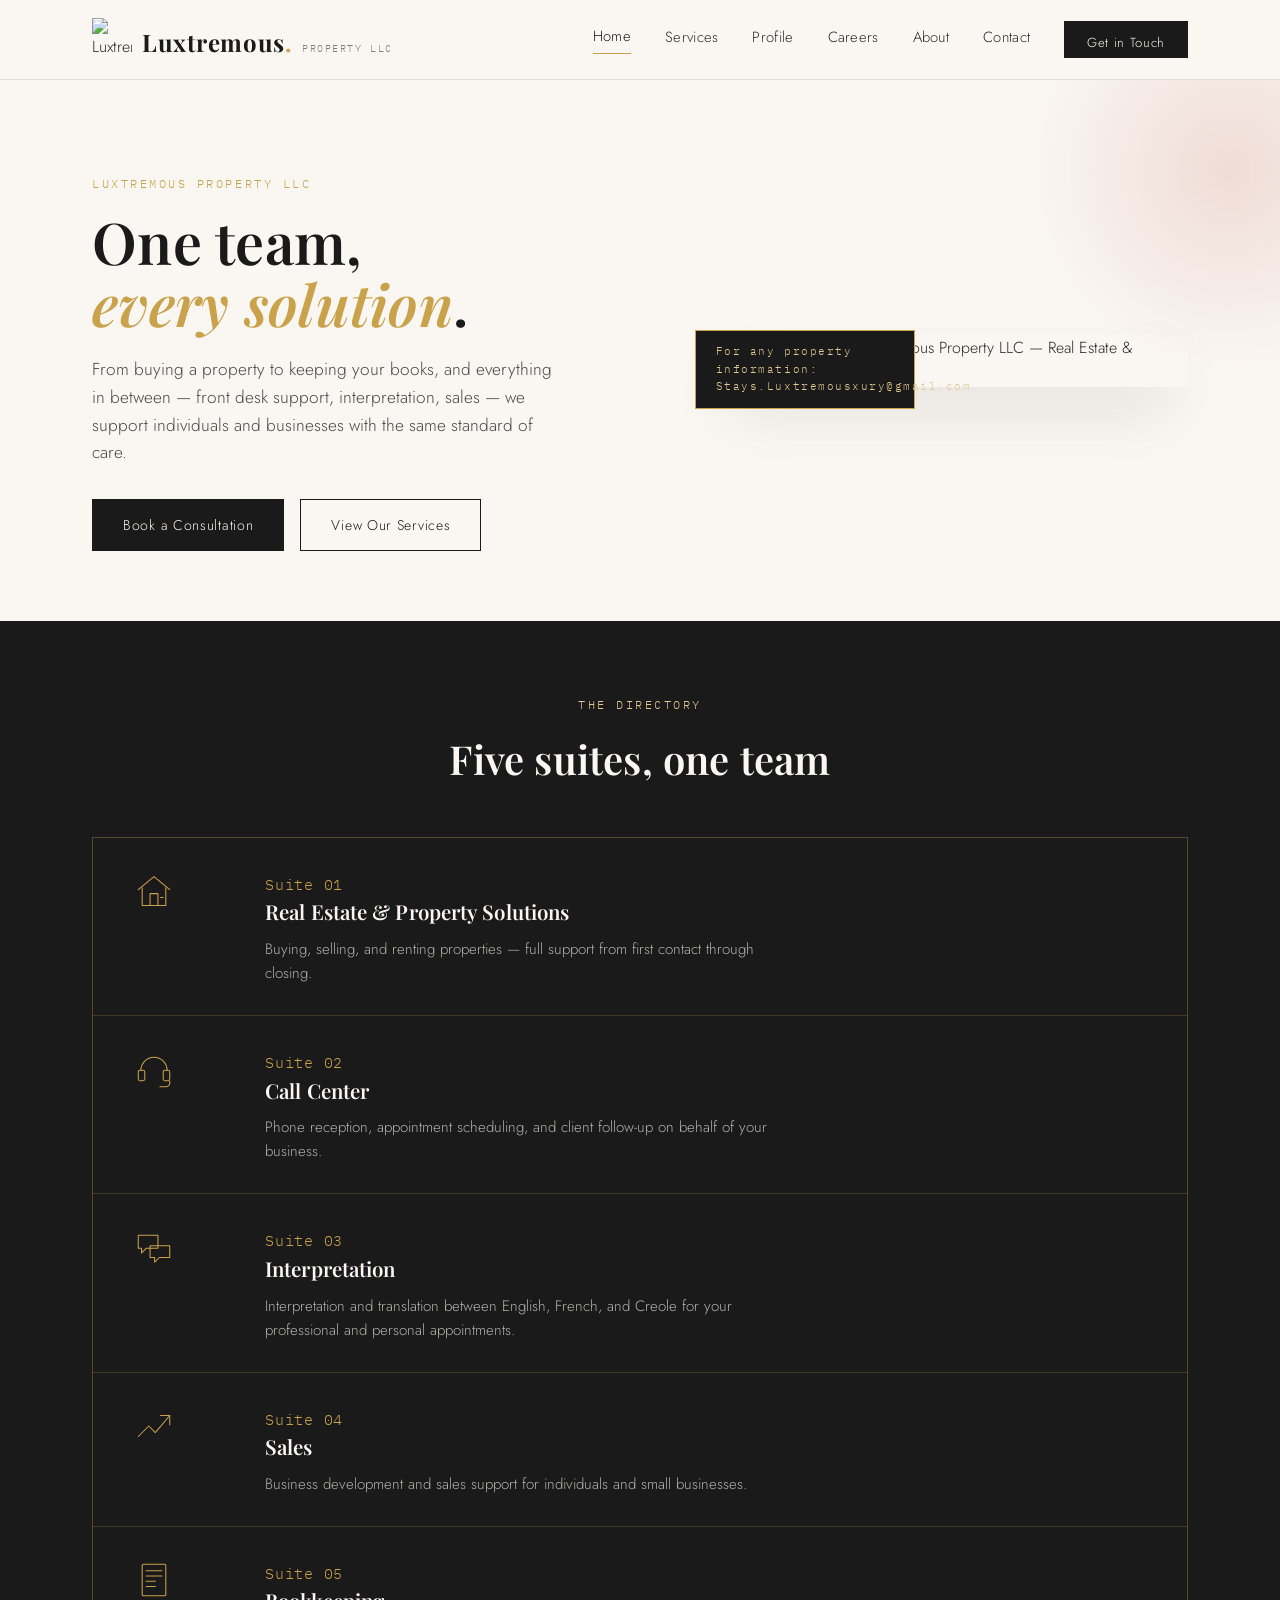
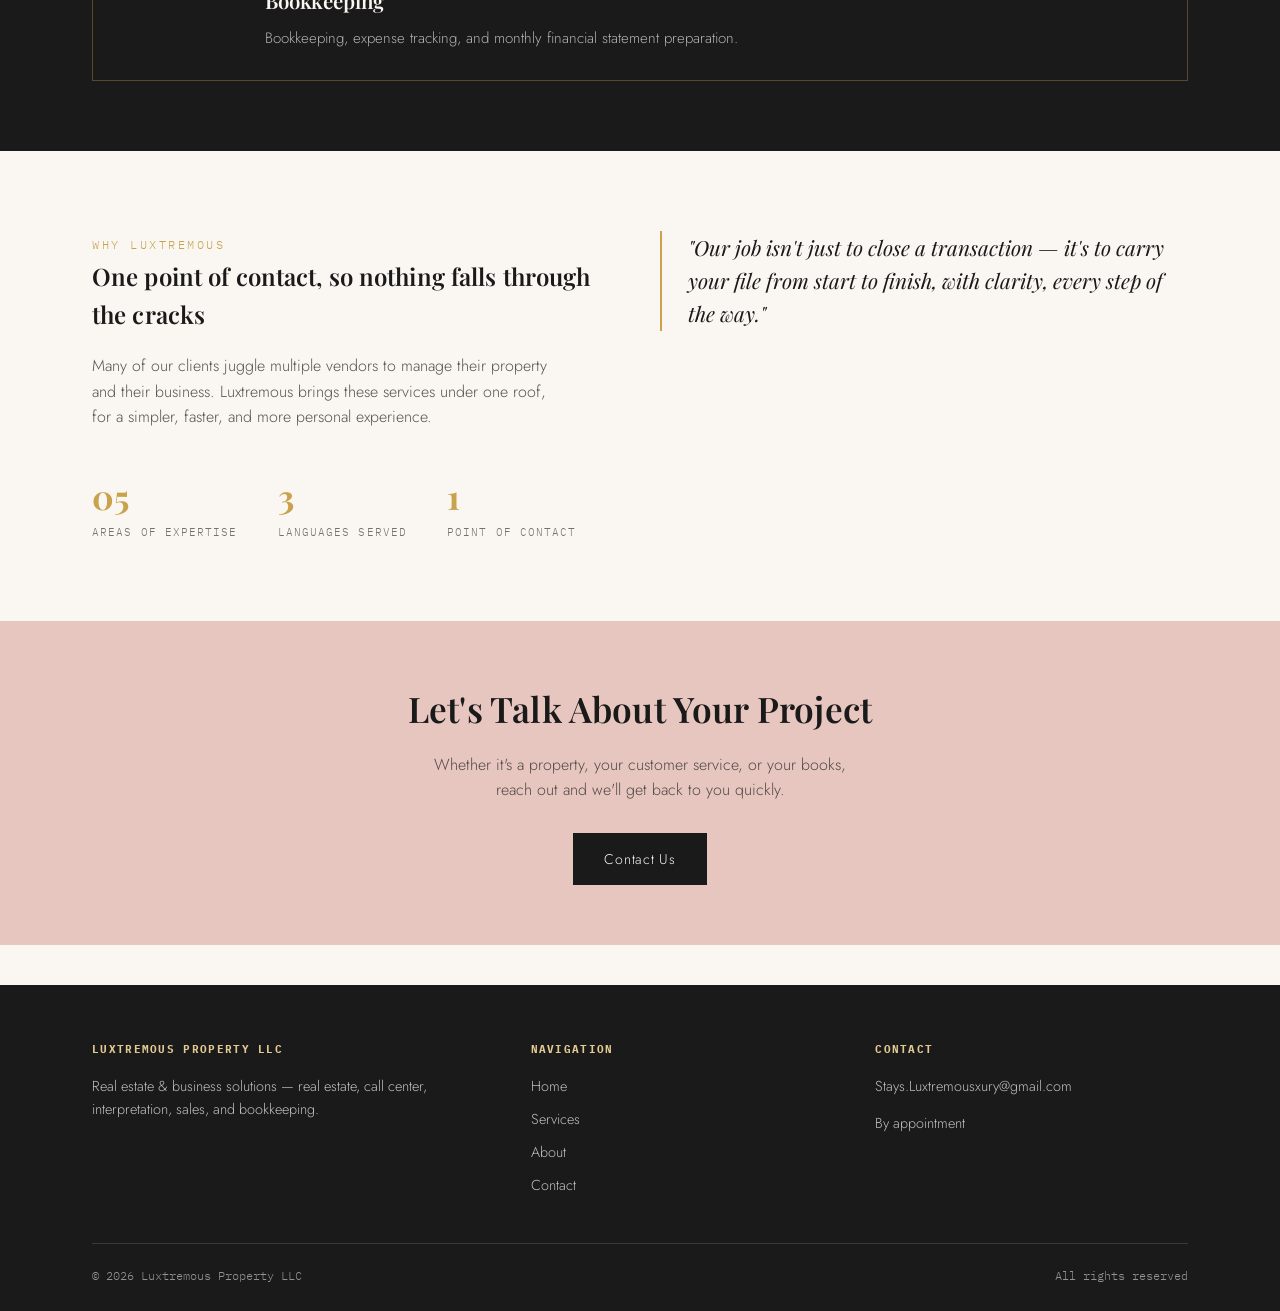
==== index.html @ 801220ca "Add files via upload" ====
<!DOCTYPE html>
<html lang="en">
<head>
<meta charset="UTF-8">
<meta name="viewport" content="width=device-width, initial-scale=1.0">
<title>Luxtremous Property LLC — Real Estate &amp; Business Solutions</title>
<meta name="description" content="Luxtremous Property LLC — real estate, call center, interpretation, sales, and bookkeeping, all under one roof.">
<link rel="stylesheet" href="style.css">
<link rel="icon" type="image/svg+xml" href="assets/logo.svg">
</head>
<body>

<header>
  <div class="nav">
    <a href="index.html" class="brand">
      <img src="assets/logo.svg" alt="Luxtremous Property LLC logo" class="brand-logo">
      <span class="brand-mark">Luxtremous<span>.</span></span>
      <span class="brand-sub">Property LLC</span>
    </a>
    <nav class="nav-links">
      <a href="index.html" class="active">Home</a>
      <a href="services.html">Services</a>
      <a href="profile.html">Profile</a>
      <a href="careers.html">Careers</a>
      <a href="about.html">About</a>
      <a href="contact.html">Contact</a>
      <a href="contact.html" class="nav-cta">Get in Touch</a>
    </nav>
    <button class="burger">MENU</button>
  </div>
  <div class="mobile-menu">
    <a href="index.html">Home</a>
    <a href="services.html">Services</a>
    <a href="profile.html">Profile</a>
    <a href="careers.html">Careers</a>
    <a href="about.html">About</a>
    <a href="contact.html">Contact</a>
  </div>
</header>

<section class="hero">
  <div class="wrap hero-inner">
    <div class="hero-copy reveal">
      <span class="eyebrow">Luxtremous Property LLC</span>
      <h1>One team,<br><em>every solution</em>.</h1>
      <p class="lead">From buying a property to keeping your books, and everything in between — front desk support, interpretation, sales — we support individuals and businesses with the same standard of care.</p>
      <div class="hero-actions">
        <a href="contact.html" class="btn btn-primary">Book a Consultation</a>
        <a href="services.html" class="btn btn-ghost">View Our Services</a>
      </div>
    </div>
    <div class="hero-photo reveal">
      <img src="assets/hero.jpg" alt="Daphyre Astremon, Luxtremous Property LLC — Real Estate &amp; Property Solutions">
      <div class="plate">For any property information:<br>Stays.Luxtremousxury@gmail.com</div>
    </div>
  </div>
</section>

<section class="directory">
  <div class="wrap">
    <div class="directory-head reveal">
      <span class="eyebrow">The Directory</span>
      <h2>Five suites, one team</h2>
    </div>
    <div class="board reveal">
      <div class="suite">
        <div class="suite-icon"><svg class="icon" viewBox="0 0 64 64"><path d="M8 30 L32 10 L56 30"/><path d="M14 27 V54 H50 V27"/><rect x="26" y="36" width="12" height="18"/><line x1="42" y1="42" x2="46" y2="42"/></svg></div>
        <div><div class="suite-no">Suite 01</div><h3>Real Estate &amp; Property Solutions</h3><p>Buying, selling, and renting properties — full support from first contact through closing.</p></div>
      </div>
      <div class="suite">
        <div class="suite-icon"><svg class="icon" viewBox="0 0 64 64"><path d="M12 34 a20 20 0 0 1 40 0"/><rect x="8" y="34" width="10" height="16" rx="3"/><rect x="46" y="34" width="10" height="16" rx="3"/><path d="M56 50 v3 a6 6 0 0 1 -6 6 h-9"/></svg></div>
        <div><div class="suite-no">Suite 02</div><h3>Call Center</h3><p>Phone reception, appointment scheduling, and client follow-up on behalf of your business.</p></div>
      </div>
      <div class="suite">
        <div class="suite-icon"><svg class="icon" viewBox="0 0 64 64"><path d="M8 14 h30 v20 h-18 l-7 7 v-7 h-5 z"/><path d="M26 30 h30 v18 h-16 l-7 7 v-7 h-7 z"/></svg></div>
        <div><div class="suite-no">Suite 03</div><h3>Interpretation</h3><p>Interpretation and translation between English, French, and Creole for your professional and personal appointments.</p></div>
      </div>
      <div class="suite">
        <div class="suite-icon"><svg class="icon" viewBox="0 0 64 64"><polyline points="8,48 24,32 34,42 56,16"/><polyline points="42,16 56,16 56,30"/></svg></div>
        <div><div class="suite-no">Suite 04</div><h3>Sales</h3><p>Business development and sales support for individuals and small businesses.</p></div>
      </div>
      <div class="suite">
        <div class="suite-icon"><svg class="icon" viewBox="0 0 64 64"><rect x="14" y="8" width="36" height="48" rx="2"/><line x1="20" y1="18" x2="44" y2="18"/><line x1="20" y1="26" x2="44" y2="26"/><line x1="20" y1="34" x2="34" y2="34"/><line x1="20" y1="42" x2="34" y2="42"/></svg></div>
        <div><div class="suite-no">Suite 05</div><h3>Bookkeeping</h3><p>Bookkeeping, expense tracking, and monthly financial statement preparation.</p></div>
      </div>
    </div>
  </div>
</section>

<section class="pad">
  <div class="wrap grid-2">
    <div class="reveal">
      <span class="eyebrow">Why Luxtremous</span>
      <h2 class="section-head" style="margin-bottom:20px;">One point of contact, so nothing falls through the cracks</h2>
      <p style="opacity:.8; max-width: 52ch;">Many of our clients juggle multiple vendors to manage their property and their business. Luxtremous brings these services under one roof, for a simpler, faster, and more personal experience.</p>
      <div class="stat-row">
        <div class="stat"><div class="n">05</div><div class="l">Areas of Expertise</div></div>
        <div class="stat"><div class="n">3</div><div class="l">Languages Served</div></div>
        <div class="stat"><div class="n">1</div><div class="l">Point of Contact</div></div>
      </div>
    </div>
    <blockquote class="quote-block reveal">
      "Our job isn't just to close a transaction — it's to carry your file from start to finish, with clarity, every step of the way."
    </blockquote>
  </div>
</section>

<section class="cta-band reveal">
  <div class="wrap">
    <h2>Let's Talk About Your Project</h2>
    <p>Whether it's a property, your customer service, or your books, reach out and we'll get back to you quickly.</p>
    <a href="contact.html" class="btn btn-primary">Contact Us</a>
  </div>
</section>

<footer>
  <div class="wrap">
    <div class="foot-grid">
      <div>
        <h4>Luxtremous Property LLC</h4>
        <p>Real estate &amp; business solutions — real estate, call center, interpretation, sales, and bookkeeping.</p>
      </div>
      <div>
        <h4>Navigation</h4>
        <a href="index.html">Home</a>
        <a href="services.html">Services</a>
        <a href="about.html">About</a>
        <a href="contact.html">Contact</a>
      </div>
      <div>
        <h4>Contact</h4>
        <a href="mailto:Stays.Luxtremousxury@gmail.com">Stays.Luxtremousxury@gmail.com</a>
        <p>By appointment</p>
      </div>
    </div>
    <div class="foot-bottom">
      <span>© 2026 Luxtremous Property LLC</span>
      <span>All rights reserved</span>
    </div>
  </div>
</footer>

<script src="script.js"></script>
</body>
</html>
---- style.css ----
/* ============================================================
   LUXTREMOUS PROPERTY LLC — Design tokens
   Noir profond / Or champagne / Ivoire / Rose poudré
   ============================================================ */

@import url('https://fonts.googleapis.com/css2?family=Playfair+Display:ital,wght@0,500;0,600;0,700;1,500;1,600&family=Jost:wght@300;400;500;600&family=IBM+Plex+Mono:wght@400;500&display=swap');

:root {
  --ink: #1a1a1a;
  --ink-soft: #262523;
  --gold: #c9a24b;
  --gold-light: #e2c992;
  --ivory: #faf7f2;
  --ivory-dim: #f1ebe1;
  --blush: #e7c6c0;
  --blush-deep: #d9a89f;
  --charcoal: #2b2b2a;
  --line: rgba(26, 26, 26, 0.12);

  --serif: 'Playfair Display', Georgia, serif;
  --sans: 'Jost', 'Helvetica Neue', Arial, sans-serif;
  --mono: 'IBM Plex Mono', monospace;

  --max: 1160px;
}

* { box-sizing: border-box; }
html { scroll-behavior: smooth; }

body {
  margin: 0;
  background: var(--ivory);
  color: var(--charcoal);
  font-family: var(--sans);
  font-weight: 300;
  line-height: 1.6;
  -webkit-font-smoothing: antialiased;
}

img { max-width: 100%; display: block; }
a { color: inherit; text-decoration: none; }

.wrap {
  max-width: var(--max);
  margin: 0 auto;
  padding: 0 32px;
}

h1, h2, h3 {
  font-family: var(--serif);
  font-weight: 600;
  color: var(--ink);
  margin: 0;
  letter-spacing: 0.005em;
}

.eyebrow {
  font-family: var(--mono);
  font-size: 0.72rem;
  letter-spacing: 0.22em;
  text-transform: uppercase;
  color: var(--gold);
}

/* ---------- Header ---------- */
header {
  position: sticky;
  top: 0;
  z-index: 50;
  background: rgba(250, 247, 242, 0.92);
  backdrop-filter: blur(8px);
  border-bottom: 1px solid var(--line);
}

.nav {
  display: flex;
  align-items: center;
  justify-content: space-between;
  padding: 18px 32px;
  max-width: var(--max);
  margin: 0 auto;
}

.brand {
  display: flex;
  align-items: baseline;
  gap: 10px;
}

.brand-logo {
  width: 40px;
  height: 40px;
  flex-shrink: 0;
}

.brand-mark {
  font-family: var(--serif);
  font-weight: 700;
  font-size: 1.5rem;
  letter-spacing: 0.03em;
  color: var(--ink);
}

.brand-mark span { color: var(--gold); }

/* ---------- Icons ---------- */
.icon {
  width: 42px;
  height: 42px;
  stroke: var(--gold);
  fill: none;
  stroke-width: 1.6;
  stroke-linecap: round;
  stroke-linejoin: round;
  flex-shrink: 0;
}

.icon-light { stroke: var(--gold-light); }

.icon-lg { width: 56px; height: 56px; }

/* ---------- Full-width service sections ---------- */
.svc-section {
  padding: 64px 0;
  border-bottom: 1px solid var(--line);
}

.svc-section.alt { background: var(--ivory-dim); }

.svc-row {
  display: grid;
  gap: 26px;
  align-items: start;
}

@media (min-width: 760px) {
  .svc-row {
    grid-template-columns: 90px 1fr;
    gap: 36px;
  }
}

.svc-icon-box {
  width: 90px;
  height: 90px;
  border: 1px solid var(--gold);
  display: flex;
  align-items: center;
  justify-content: center;
  background: var(--ink);
}

.svc-text .num {
  font-family: var(--mono);
  color: var(--gold);
  font-size: 0.78rem;
  letter-spacing: 0.12em;
  display: block;
  margin-bottom: 8px;
}

.svc-text h3 {
  font-size: 1.4rem;
  margin-bottom: 10px;
}

.svc-text p {
  font-size: 0.96rem;
  opacity: 0.78;
  max-width: 62ch;
  margin: 0;
}

.brand-sub {
  font-family: var(--mono);
  font-size: 0.62rem;
  letter-spacing: 0.16em;
  text-transform: uppercase;
  color: var(--charcoal);
  opacity: 0.6;
  display: none;
}

@media (min-width: 720px) {
  .brand-sub { display: inline; }
}

.nav-links {
  display: none;
  gap: 34px;
  font-size: 0.92rem;
  letter-spacing: 0.02em;
}

.nav-links a {
  position: relative;
  padding-bottom: 4px;
  transition: color 0.2s;
}

.nav-links a:hover { color: var(--gold); }

.nav-links a.active {
  color: var(--ink);
  border-bottom: 1px solid var(--gold);
}

@media (min-width: 860px) {
  .nav-links { display: flex; align-items: center; }
}

.nav-cta {
  display: none;
}

@media (min-width: 860px) {
  .nav-cta {
    display: inline-block;
    background: var(--ink);
    color: var(--ivory) !important;
    padding: 10px 22px;
    font-size: 0.82rem;
    letter-spacing: 0.05em;
    border: 1px solid var(--ink);
    transition: background 0.2s, color 0.2s;
  }
  .nav-cta:hover { background: transparent; color: var(--ink) !important; }
}

.burger {
  background: none;
  border: none;
  font-family: var(--mono);
  font-size: 0.8rem;
  letter-spacing: 0.1em;
  color: var(--ink);
  cursor: pointer;
  border: 1px solid var(--line);
  padding: 8px 14px;
}

@media (min-width: 860px) {
  .burger { display: none; }
}

.mobile-menu {
  display: none;
  flex-direction: column;
  border-top: 1px solid var(--line);
  background: var(--ivory);
}

.mobile-menu.open { display: flex; }

.mobile-menu a {
  padding: 16px 32px;
  border-bottom: 1px solid var(--line);
  font-size: 1rem;
}

@media (min-width: 860px) {
  .mobile-menu { display: none !important; }
}

/* ---------- Hero ---------- */
.hero {
  position: relative;
  padding: 90px 0 70px;
  overflow: hidden;
}

.hero::before {
  content: "";
  position: absolute;
  top: -120px;
  right: -160px;
  width: 420px;
  height: 420px;
  border-radius: 50%;
  background: radial-gradient(circle, var(--blush) 0%, transparent 70%);
  opacity: 0.55;
  z-index: 0;
}

.hero-inner {
  position: relative;
  z-index: 1;
  display: grid;
  gap: 40px;
}

@media (min-width: 900px) {
  .hero-inner { grid-template-columns: 1.1fr 0.9fr; align-items: center; }
}

.hero h1 {
  font-size: clamp(2.3rem, 5vw, 3.6rem);
  line-height: 1.08;
  margin: 14px 0 22px;
}

.hero h1 em {
  font-style: italic;
  color: var(--gold);
}

.hero p.lead {
  font-size: 1.08rem;
  max-width: 46ch;
  color: var(--charcoal);
  opacity: 0.85;
}

.hero-actions {
  margin-top: 32px;
  display: flex;
  flex-wrap: wrap;
  gap: 16px;
}

.btn {
  display: inline-block;
  padding: 14px 30px;
  font-size: 0.88rem;
  letter-spacing: 0.05em;
  border: 1px solid var(--ink);
  transition: all 0.2s;
}

.btn-primary {
  background: var(--ink);
  color: var(--ivory);
}
.btn-primary:hover { background: transparent; color: var(--ink); }

.btn-ghost {
  background: transparent;
  color: var(--ink);
}
.btn-ghost:hover { background: var(--ink); color: var(--ivory); }

.hero-photo {
  position: relative;
}

.hero-photo img {
  width: 100%;
  border-radius: 2px;
  box-shadow: 0 30px 60px -20px rgba(26,26,26,0.35);
}

.hero-photo .plate {
  position: absolute;
  left: -18px;
  bottom: -22px;
  background: var(--ink);
  color: var(--gold-light);
  font-family: var(--mono);
  font-size: 0.68rem;
  letter-spacing: 0.14em;
  padding: 12px 20px;
  max-width: 220px;
  border: 1px solid var(--gold);
}

@media (max-width: 899px) {
  .hero-photo .plate { position: static; margin-top: 16px; max-width: none; }
}

/* ---------- Directory board (signature element) ---------- */
.directory {
  background: var(--ink);
  padding: 70px 0;
}

.directory-head {
  text-align: center;
  margin-bottom: 46px;
}

.directory-head .eyebrow { color: var(--gold-light); }

.directory-head h2 {
  color: var(--ivory);
  font-size: clamp(1.8rem, 3.4vw, 2.5rem);
  margin-top: 10px;
}

.board {
  border: 1px solid rgba(201,162,75,0.35);
}

.suite {
  display: grid;
  grid-template-columns: 90px 1fr;
  border-bottom: 1px solid rgba(201,162,75,0.22);
  padding: 26px 28px;
  gap: 22px;
  transition: background 0.2s;
}

.suite-icon {
  display: flex;
  align-items: flex-start;
  padding-top: 2px;
}

.suite:last-child { border-bottom: none; }
.suite:hover { background: rgba(201,162,75,0.06); }

.suite-no {
  font-family: var(--mono);
  color: var(--gold);
  font-size: 0.95rem;
  letter-spacing: 0.05em;
  padding-top: 4px;
}

.suite h3 {
  color: var(--ivory);
  font-size: 1.28rem;
  font-weight: 600;
}

.suite p {
  color: var(--ivory);
  opacity: 0.68;
  margin: 8px 0 0;
  font-size: 0.94rem;
  max-width: 60ch;
}

@media (min-width: 720px) {
  .suite { grid-template-columns: 110px 1fr; padding: 30px 40px; }
}

/* ---------- Sections ---------- */
section.pad { padding: 80px 0; }

.section-head {
  max-width: 640px;
  margin-bottom: 46px;
}

.section-head h2 {
  font-size: clamp(1.7rem, 3vw, 2.3rem);
  margin-top: 10px;
}

.grid-3 {
  display: grid;
  gap: 28px;
}

@media (min-width: 720px) {
  .grid-3 { grid-template-columns: repeat(3, 1fr); }
}

.grid-2 {
  display: grid;
  gap: 40px;
}

@media (min-width: 800px) {
  .grid-2 { grid-template-columns: 1fr 1fr; align-items: start; }
}

.card {
  background: var(--ivory-dim);
  border: 1px solid var(--line);
  padding: 32px 26px;
}

.card .num {
  font-family: var(--mono);
  color: var(--gold);
  font-size: 0.8rem;
  letter-spacing: 0.1em;
}

.card h3 {
  font-size: 1.2rem;
  margin: 14px 0 10px;
}

.card p {
  font-size: 0.92rem;
  opacity: 0.78;
  margin: 0;
}

.quote-block {
  border-left: 2px solid var(--gold);
  padding-left: 26px;
  margin: 0;
  font-family: var(--serif);
  font-style: italic;
  font-size: 1.3rem;
  color: var(--ink);
}

.stat-row {
  display: flex;
  flex-wrap: wrap;
  gap: 40px;
  margin-top: 40px;
}

.stat .n {
  font-family: var(--serif);
  font-size: 2.1rem;
  color: var(--gold);
  font-weight: 700;
}

.stat .l {
  font-family: var(--mono);
  font-size: 0.68rem;
  letter-spacing: 0.1em;
  text-transform: uppercase;
  opacity: 0.65;
}

/* ---------- CTA band ---------- */
.cta-band {
  background: var(--blush);
  padding: 60px 0;
  text-align: center;
}

.cta-band h2 {
  font-size: clamp(1.6rem, 3vw, 2.2rem);
}

.cta-band p {
  max-width: 50ch;
  margin: 14px auto 30px;
  opacity: 0.8;
}

/* ---------- Forms ---------- */
.form-panel {
  background: var(--ivory-dim);
  border: 1px solid var(--line);
  padding: 36px;
}

.field { margin-bottom: 22px; }

.field label {
  display: block;
  font-family: var(--mono);
  font-size: 0.68rem;
  letter-spacing: 0.1em;
  text-transform: uppercase;
  margin-bottom: 8px;
  opacity: 0.7;
}

.field input,
.field select,
.field textarea {
  width: 100%;
  padding: 12px 14px;
  border: 1px solid var(--line);
  background: var(--ivory);
  font-family: var(--sans);
  font-size: 0.95rem;
  color: var(--charcoal);
}

.field textarea { resize: vertical; min-height: 110px; }

.field input:focus,
.field select:focus,
.field textarea:focus {
  outline: 2px solid var(--gold);
  outline-offset: 1px;
}

/* ---------- Contact info list ---------- */
.info-list { list-style: none; padding: 0; margin: 0; }

.info-list li {
  display: flex;
  gap: 16px;
  padding: 18px 0;
  border-bottom: 1px solid var(--line);
}

.info-list .tag {
  font-family: var(--mono);
  font-size: 0.68rem;
  letter-spacing: 0.1em;
  text-transform: uppercase;
  color: var(--gold);
  min-width: 90px;
}

/* ---------- Footer ---------- */
footer {
  background: var(--ink);
  color: var(--ivory);
  padding: 56px 0 26px;
  margin-top: 40px;
}

.foot-grid {
  display: grid;
  gap: 32px;
  padding-bottom: 36px;
  border-bottom: 1px solid rgba(250,247,242,0.14);
}

@media (min-width: 720px) {
  .foot-grid { grid-template-columns: 1.3fr 1fr 1fr; }
}

.foot-grid h4 {
  font-family: var(--mono);
  font-size: 0.68rem;
  letter-spacing: 0.12em;
  text-transform: uppercase;
  color: var(--gold-light);
  margin: 0 0 16px;
}

.foot-grid a, .foot-grid p {
  display: block;
  font-size: 0.9rem;
  opacity: 0.75;
  margin-bottom: 10px;
}

.foot-bottom {
  padding-top: 22px;
  display: flex;
  flex-wrap: wrap;
  justify-content: space-between;
  gap: 10px;
  font-size: 0.76rem;
  opacity: 0.55;
  font-family: var(--mono);
}

/* ---------- Reveal animation ---------- */
.reveal {
  opacity: 0;
  transform: translateY(16px);
  transition: opacity 0.6s ease, transform 0.6s ease;
}
.reveal.in { opacity: 1; transform: translateY(0); }

.suite.reveal-child,
.card.reveal-child { transition-delay: calc(var(--i, 0) * 90ms); }

@keyframes fadeSlideUp {
  from { opacity: 0; transform: translateY(24px); }
  to { opacity: 1; transform: translateY(0); }
}

.hero-copy { animation: fadeSlideUp 0.8s ease both; }
.hero-photo { animation: fadeSlideUp 0.9s ease 0.15s both; }

.hero-photo img { transition: transform 0.6s ease; }
.hero-photo:hover img { transform: scale(1.02); }

.card, .suite, .svc-icon-box, .team-photo img, .profile-photo img {
  transition: transform 0.35s ease, box-shadow 0.35s ease;
}

.card:hover { transform: translateY(-4px); box-shadow: 0 18px 34px -18px rgba(26,26,26,0.25); }

.nav-links a::after {
  content: "";
  position: absolute;
  left: 0; right: 100%;
  bottom: -4px;
  height: 1px;
  background: var(--gold);
  transition: right 0.25s ease;
}
.nav-links a { position: relative; }
.nav-links a:hover::after { right: 0; }

.btn { transition: all 0.2s, transform 0.2s; }
.btn:hover { transform: translateY(-2px); }

@media (prefers-reduced-motion: reduce) {
  .reveal { opacity: 1; transform: none; transition: none; }
  .hero-copy, .hero-photo { animation: none; }
  html { scroll-behavior: auto; }
}

/* ---------- Page hero (interior pages) ---------- */
.page-hero {
  padding: 64px 0 48px;
  border-bottom: 1px solid var(--line);
}

.page-hero .eyebrow { display: block; margin-bottom: 12px; }

.page-hero h1 {
  font-size: clamp(2rem, 4vw, 2.9rem);
}

.page-hero p {
  max-width: 60ch;
  margin-top: 16px;
  opacity: 0.8;
}
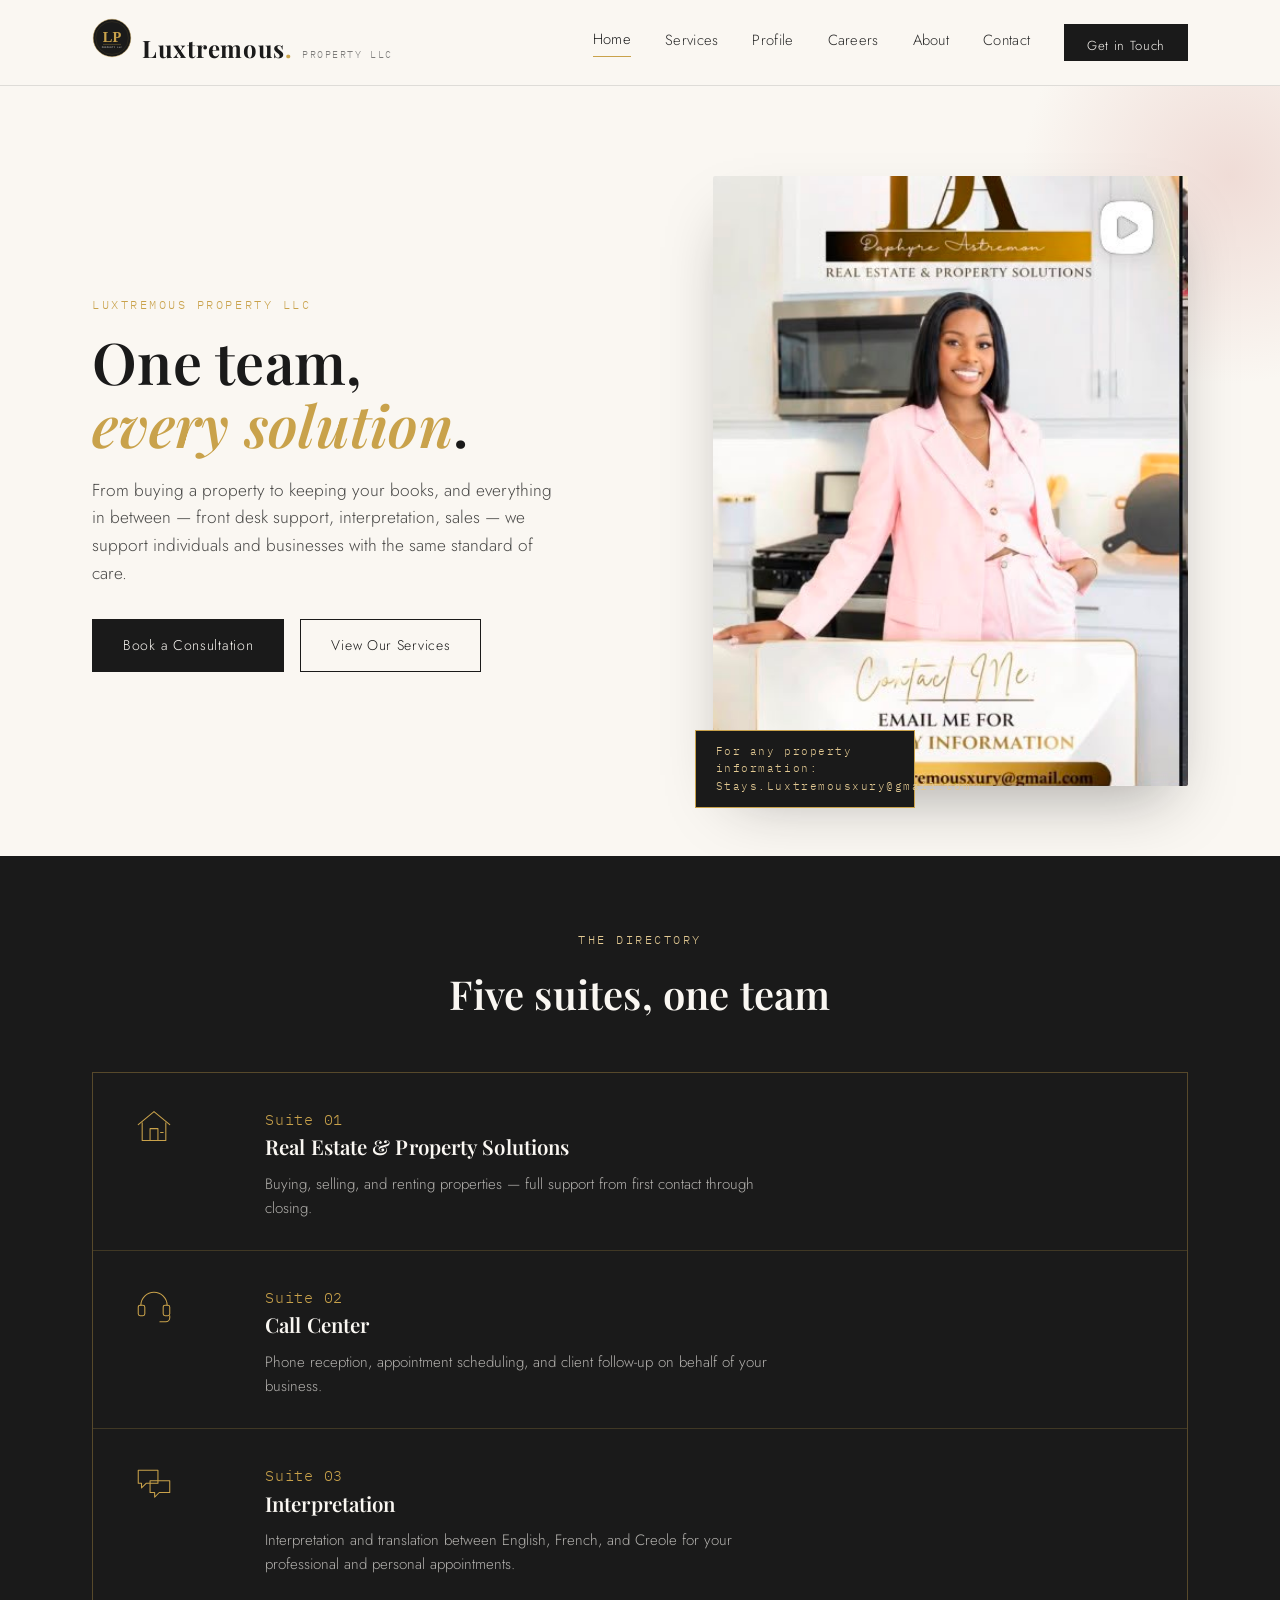
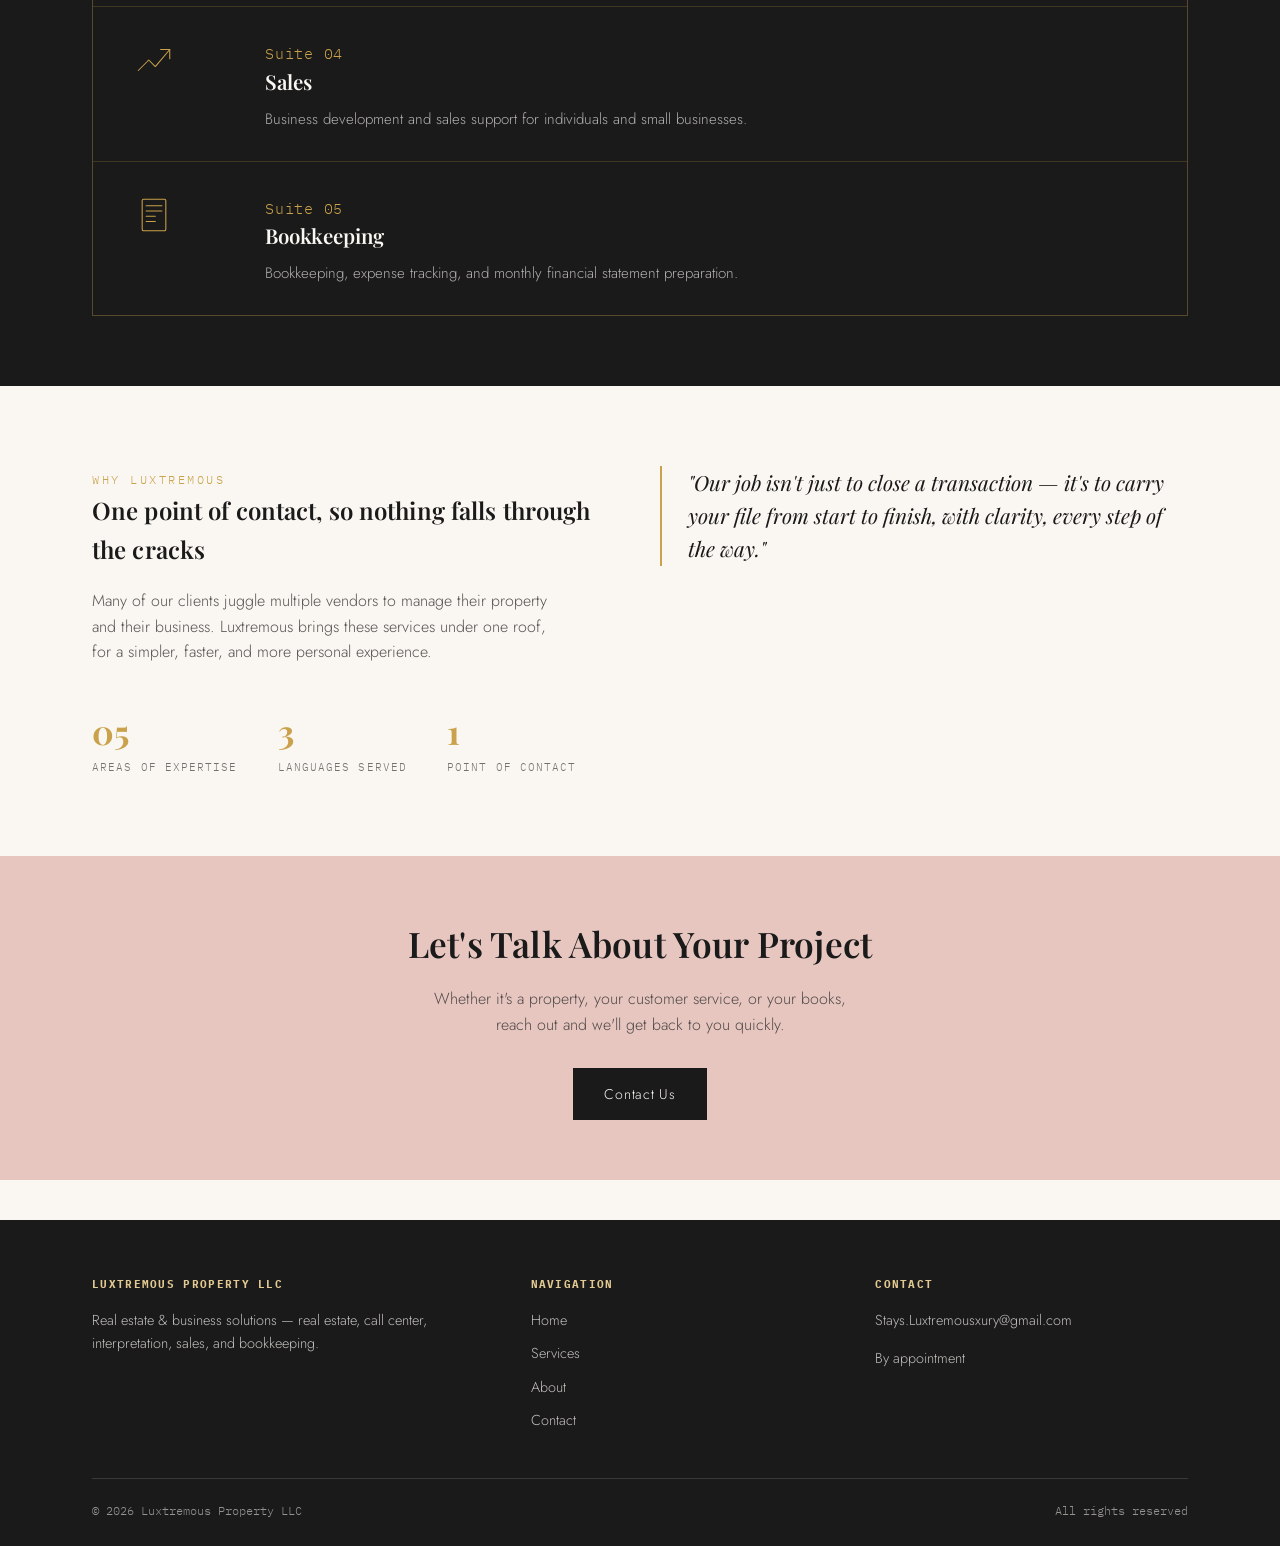
==== commit 377796ad: "Add files via upload" ====
--- a/index.html
+++ b/index.html
@@ -6,14 +6,14 @@
 <title>Luxtremous Property LLC — Real Estate &amp; Business Solutions</title>
 <meta name="description" content="Luxtremous Property LLC — real estate, call center, interpretation, sales, and bookkeeping, all under one roof.">
 <link rel="stylesheet" href="style.css">
-<link rel="icon" type="image/svg+xml" href="assets/logo.svg">
+<link rel="icon" type="image/svg+xml" href="logo.svg">
 </head>
 <body>
 
 <header>
   <div class="nav">
     <a href="index.html" class="brand">
-      <img src="assets/logo.svg" alt="Luxtremous Property LLC logo" class="brand-logo">
+      <img src="logo.svg" alt="Luxtremous Property LLC logo" class="brand-logo">
       <span class="brand-mark">Luxtremous<span>.</span></span>
       <span class="brand-sub">Property LLC</span>
     </a>
@@ -50,7 +50,7 @@
       </div>
     </div>
     <div class="hero-photo reveal">
-      <img src="assets/hero.jpg" alt="Daphyre Astremon, Luxtremous Property LLC — Real Estate &amp; Property Solutions">
+      <img src="hero.jpg" alt="Daphyre Astremon, Luxtremous Property LLC — Real Estate &amp; Property Solutions">
       <div class="plate">For any property information:<br>Stays.Luxtremousxury@gmail.com</div>
     </div>
   </div>
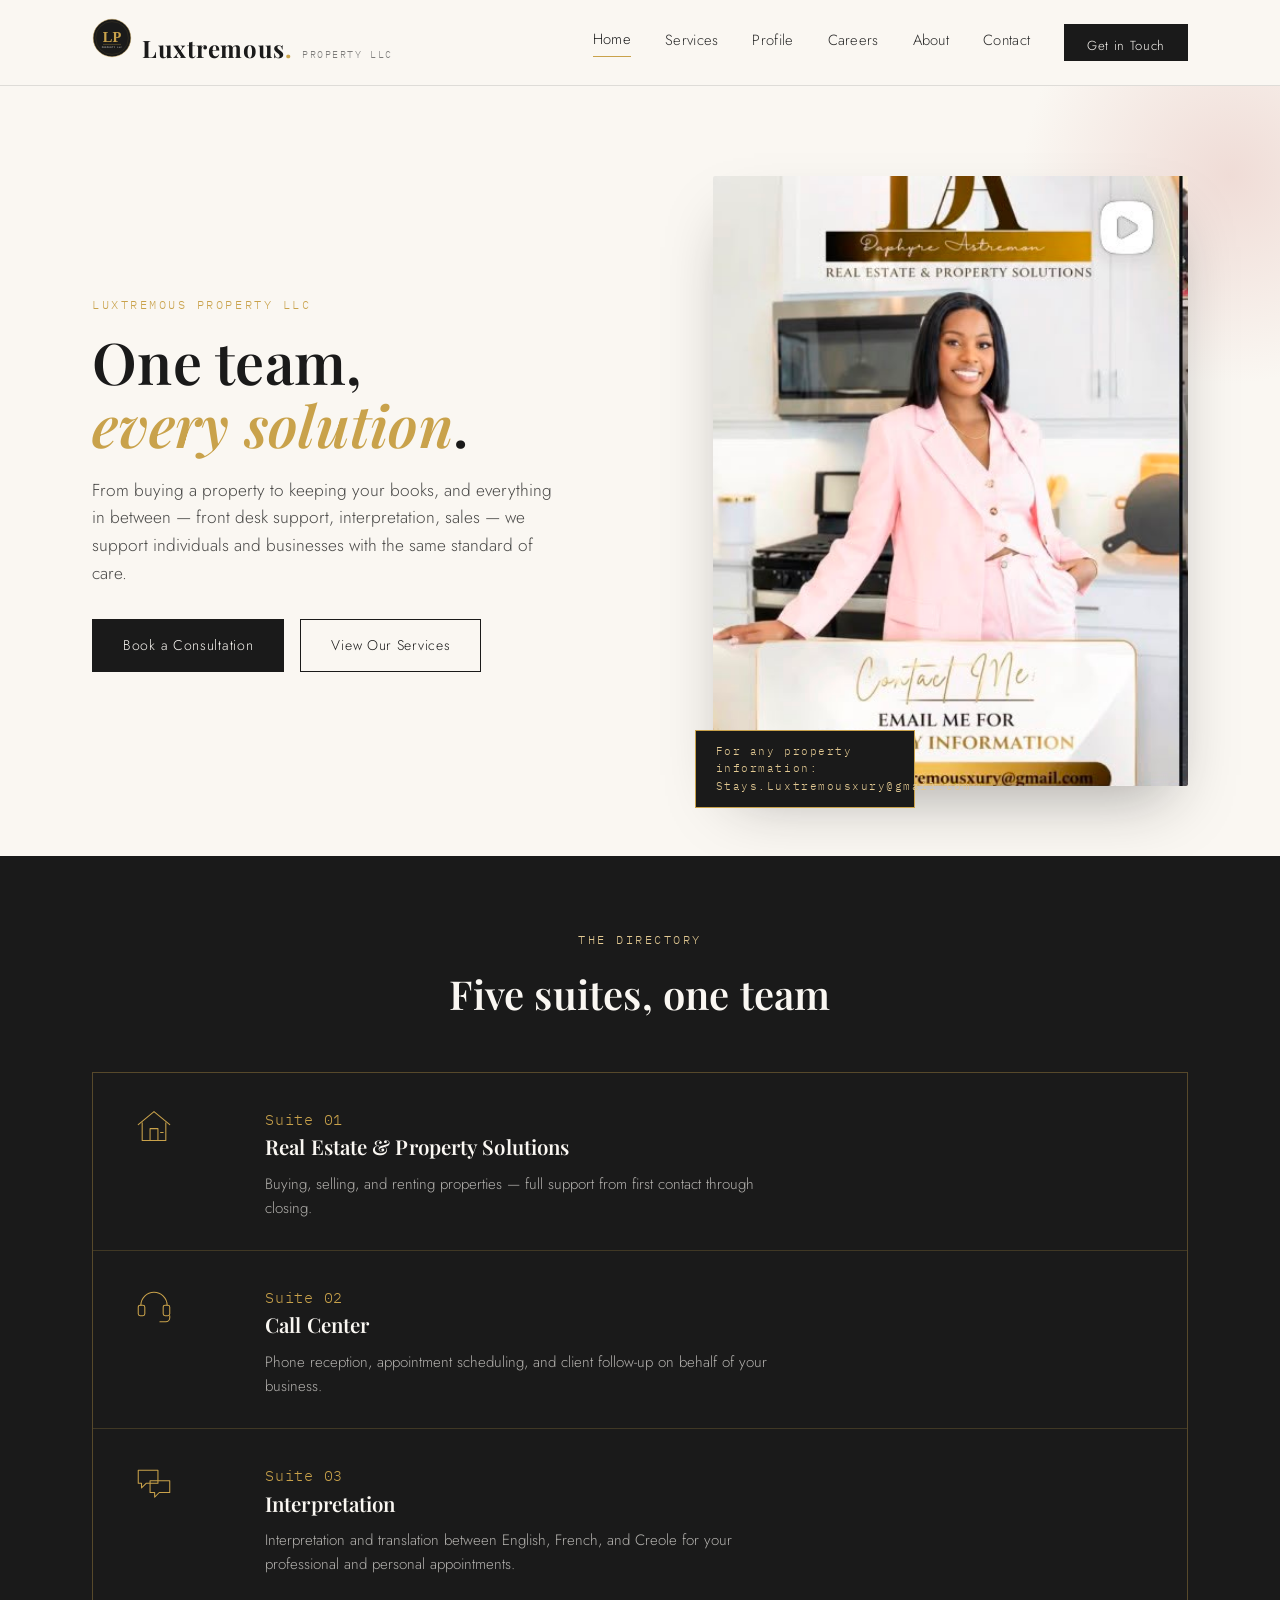
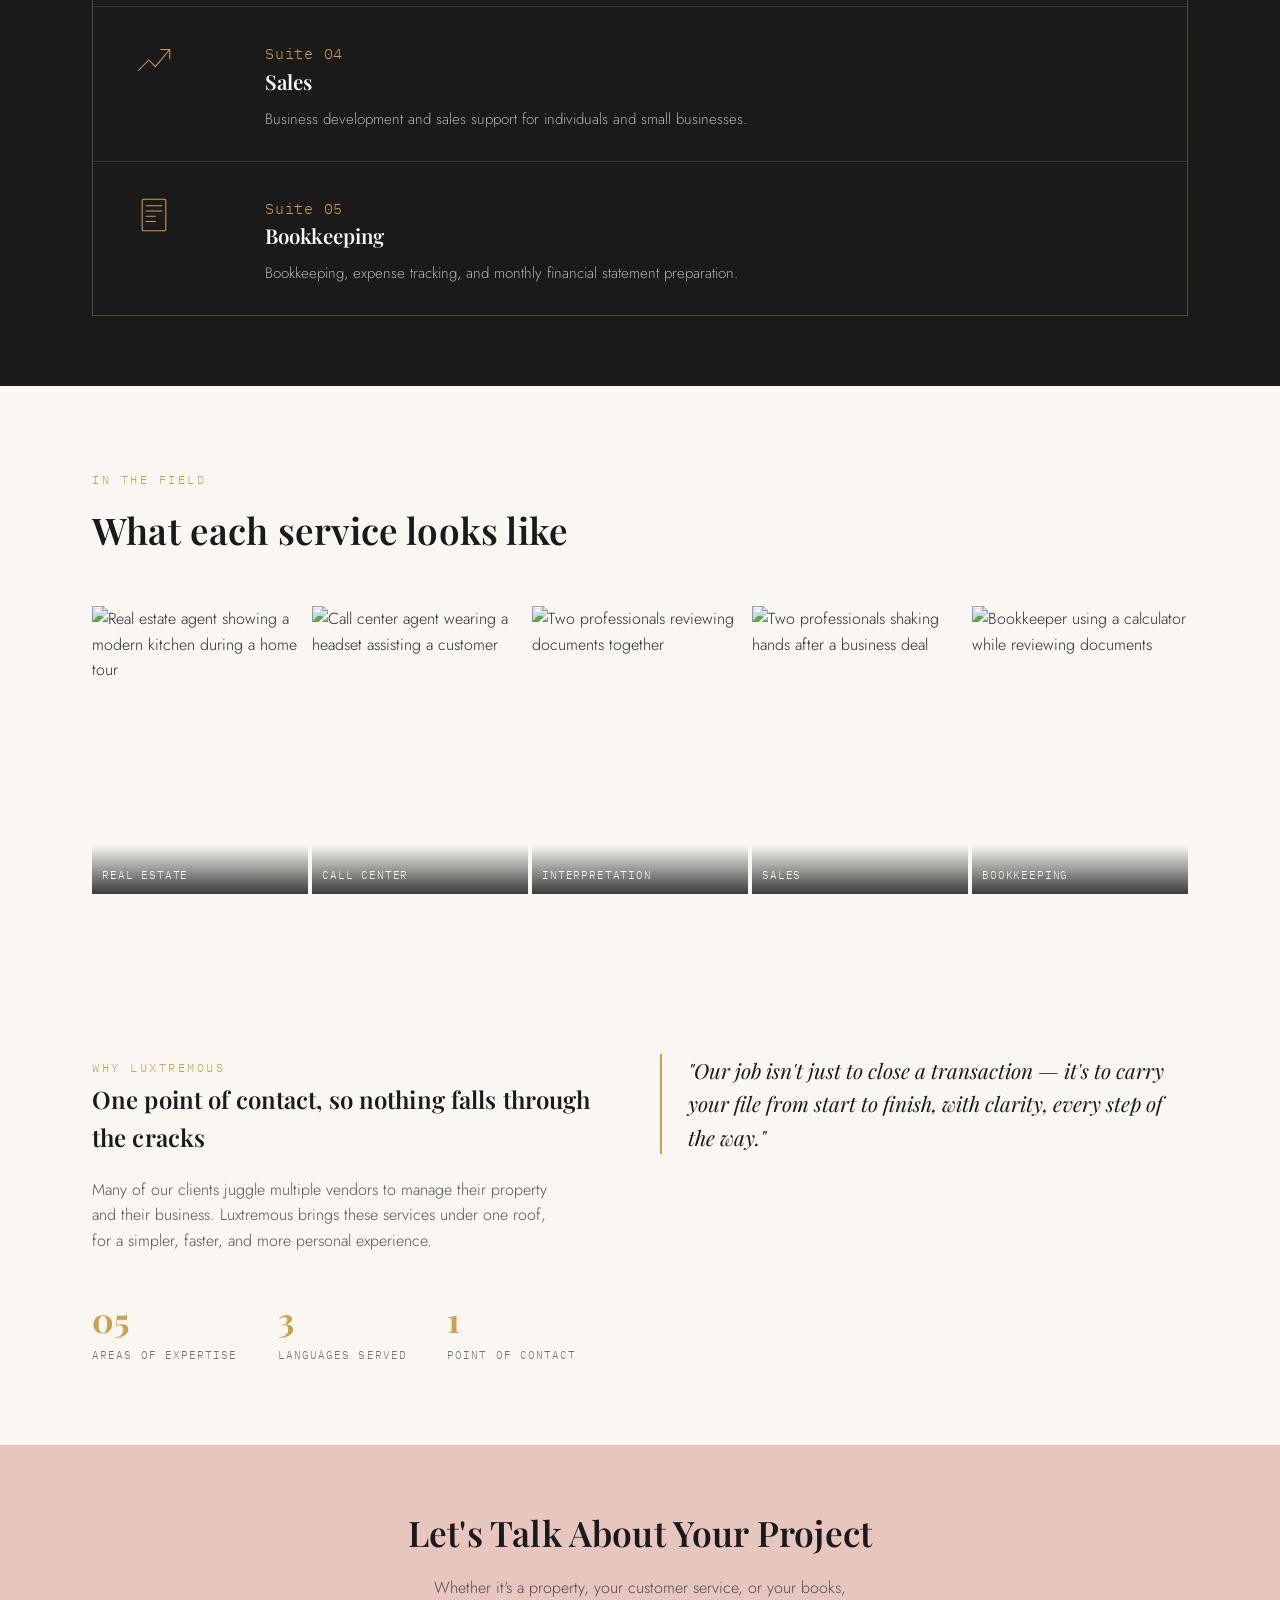
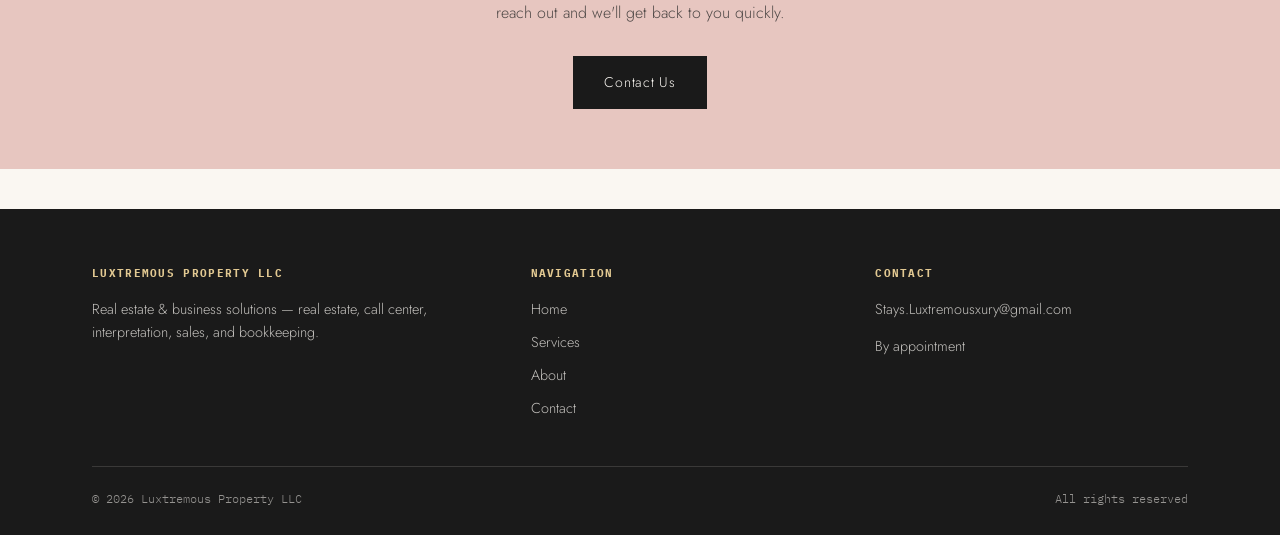
==== commit 9bd94fdb: "Add files via upload" ====
--- a/index.html
+++ b/index.html
@@ -88,6 +88,37 @@
 </section>
 
 <section class="pad">
+  <div class="wrap">
+    <div class="section-head reveal">
+      <span class="eyebrow">In the Field</span>
+      <h2>What each service looks like</h2>
+    </div>
+    <div class="photo-strip reveal">
+      <figure>
+        <img src="https://images.pexels.com/photos/8292834/pexels-photo-8292834.jpeg?auto=compress&cs=tinysrgb&w=600" alt="Real estate agent showing a modern kitchen during a home tour">
+        <figcaption>Real Estate</figcaption>
+      </figure>
+      <figure>
+        <img src="https://images.pexels.com/photos/5453822/pexels-photo-5453822.jpeg?auto=compress&cs=tinysrgb&w=600" alt="Call center agent wearing a headset assisting a customer">
+        <figcaption>Call Center</figcaption>
+      </figure>
+      <figure>
+        <img src="https://images.pexels.com/photos/7841784/pexels-photo-7841784.jpeg?auto=compress&cs=tinysrgb&w=600" alt="Two professionals reviewing documents together">
+        <figcaption>Interpretation</figcaption>
+      </figure>
+      <figure>
+        <img src="https://images.pexels.com/photos/8069407/pexels-photo-8069407.jpeg?auto=compress&cs=tinysrgb&w=600" alt="Two professionals shaking hands after a business deal">
+        <figcaption>Sales</figcaption>
+      </figure>
+      <figure>
+        <img src="https://images.pexels.com/photos/4476375/pexels-photo-4476375.jpeg?auto=compress&cs=tinysrgb&w=600" alt="Bookkeeper using a calculator while reviewing documents">
+        <figcaption>Bookkeeping</figcaption>
+      </figure>
+    </div>
+  </div>
+</section>
+
+<section class="pad">
   <div class="wrap grid-2">
     <div class="reveal">
       <span class="eyebrow">Why Luxtremous</span>
--- a/style.css
+++ b/style.css
@@ -709,3 +709,62 @@
   margin-top: 16px;
   opacity: 0.8;
 }
+
+/* ---------- Real photo sections ---------- */
+.svc-photo {
+  width: 100%;
+  height: 100%;
+  min-height: 220px;
+  object-fit: cover;
+  border-radius: 2px;
+}
+
+@media (min-width: 760px) {
+  .svc-row { grid-template-columns: 260px 1fr; }
+  .svc-photo { height: 100%; }
+}
+
+.photo-strip {
+  display: grid;
+  gap: 4px;
+  grid-template-columns: repeat(2, 1fr);
+}
+
+@media (min-width: 720px) {
+  .photo-strip { grid-template-columns: repeat(5, 1fr); }
+}
+
+.photo-strip figure {
+  margin: 0;
+  position: relative;
+  overflow: hidden;
+  aspect-ratio: 3/4;
+}
+
+.photo-strip img {
+  width: 100%;
+  height: 100%;
+  object-fit: cover;
+  transition: transform 0.5s ease;
+}
+
+.photo-strip figure:hover img { transform: scale(1.06); }
+
+.photo-strip figcaption {
+  position: absolute;
+  left: 0; right: 0; bottom: 0;
+  background: linear-gradient(to top, rgba(26,26,26,0.85), transparent);
+  color: var(--ivory);
+  font-family: var(--mono);
+  font-size: 0.66rem;
+  letter-spacing: 0.08em;
+  text-transform: uppercase;
+  padding: 22px 10px 10px;
+}
+
+.banner-photo {
+  width: 100%;
+  height: 320px;
+  object-fit: cover;
+  border-radius: 2px;
+}
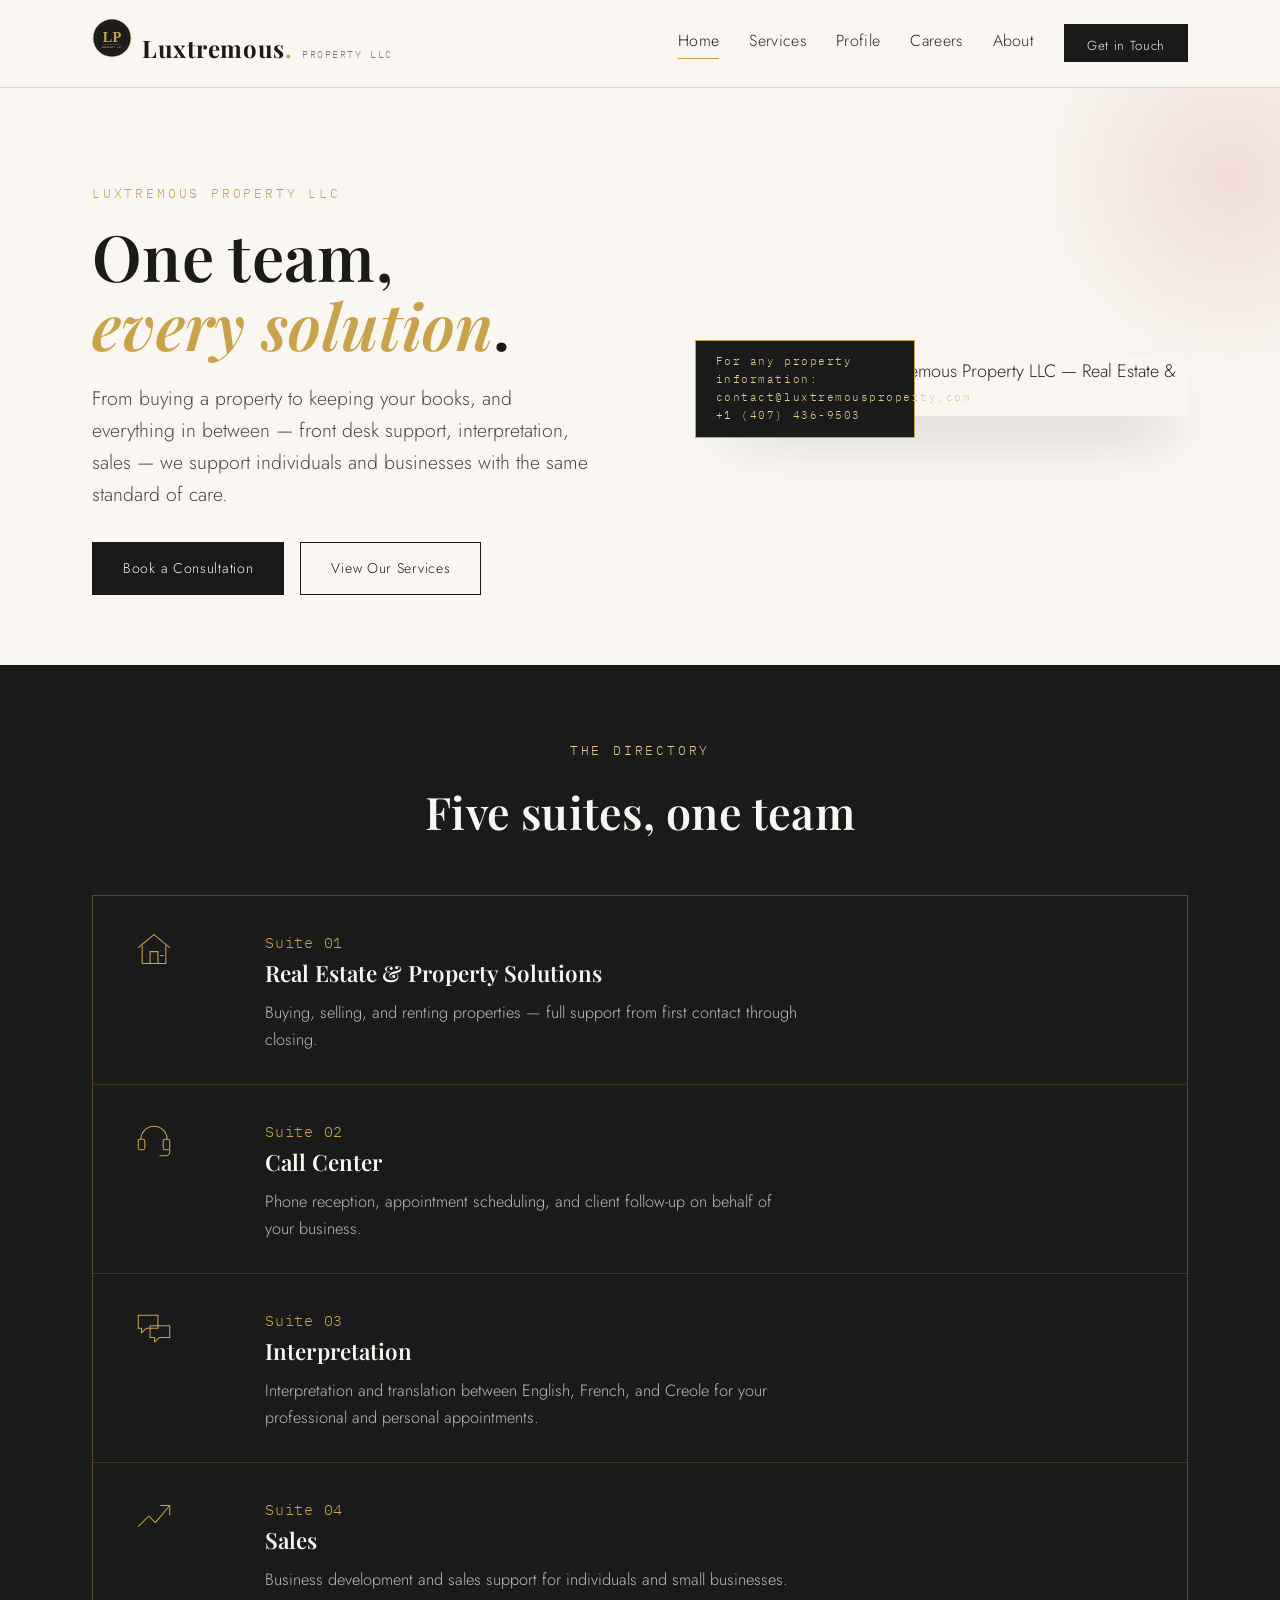
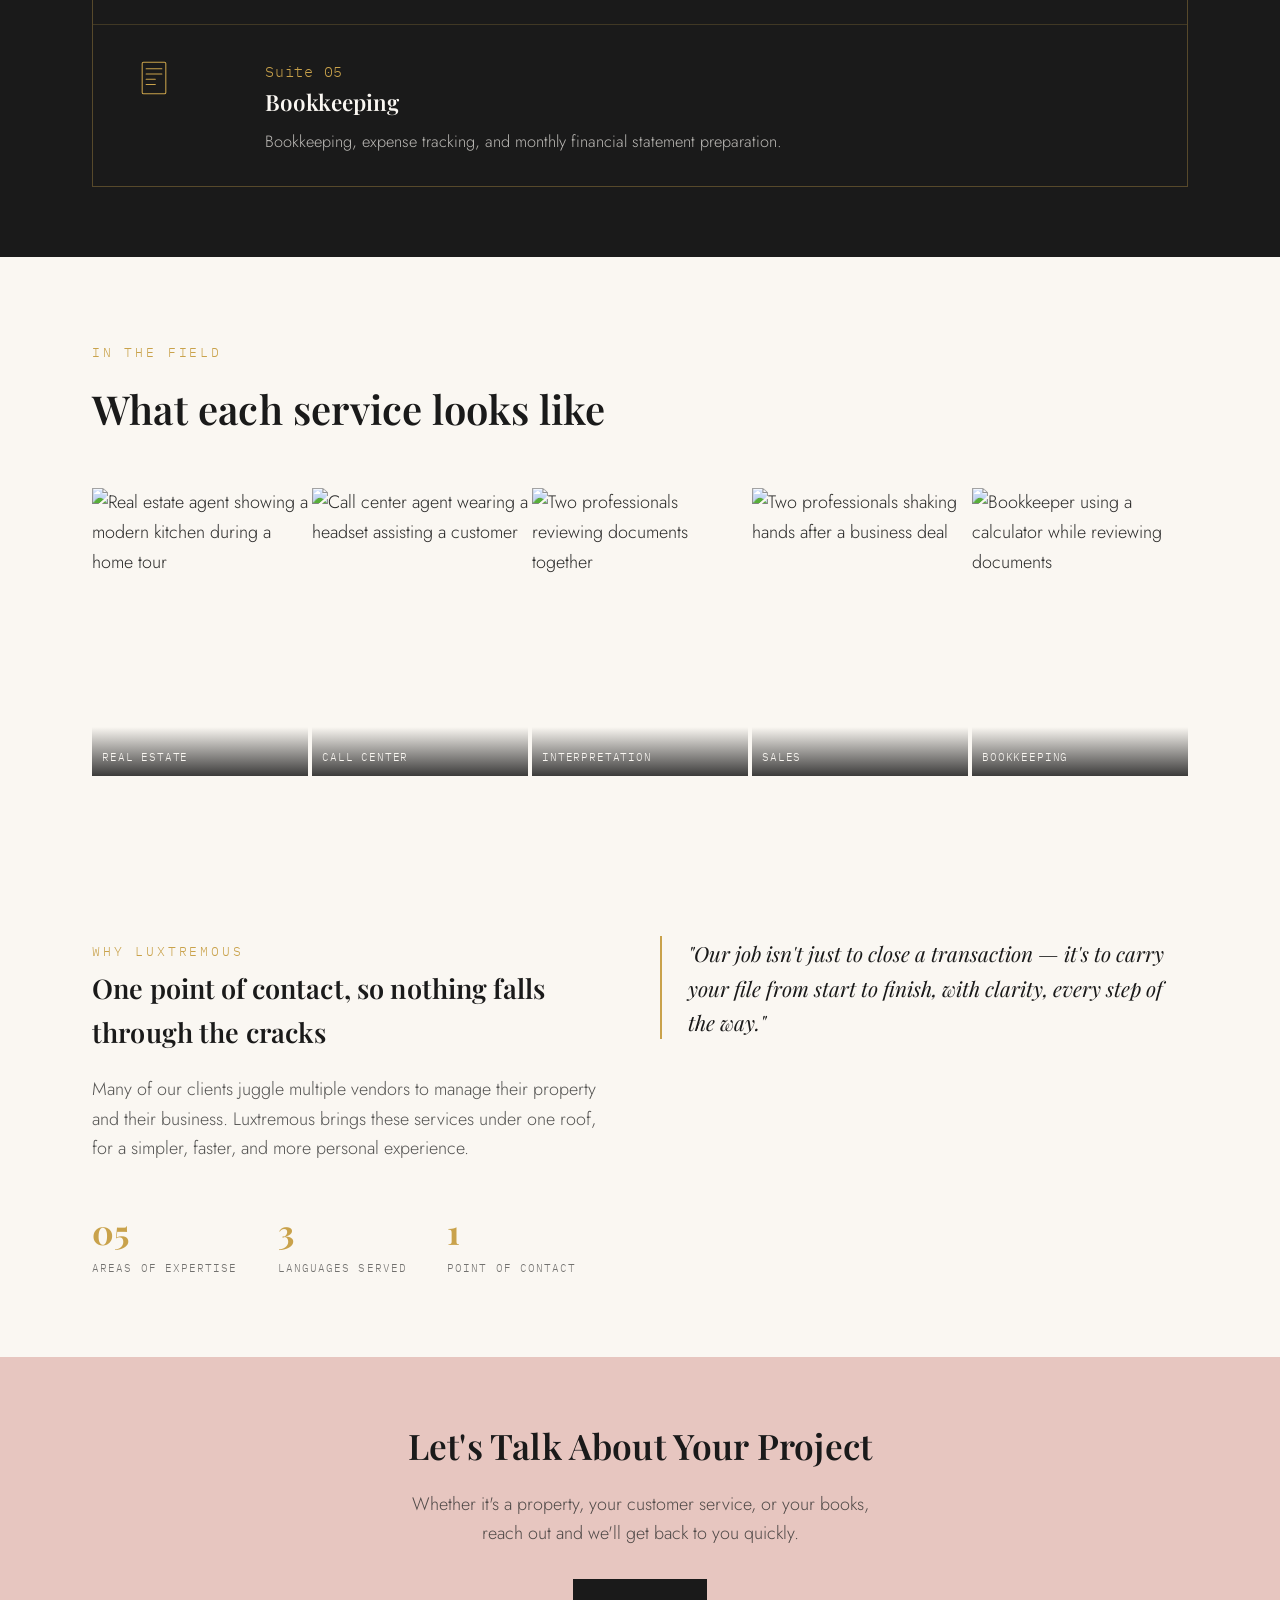
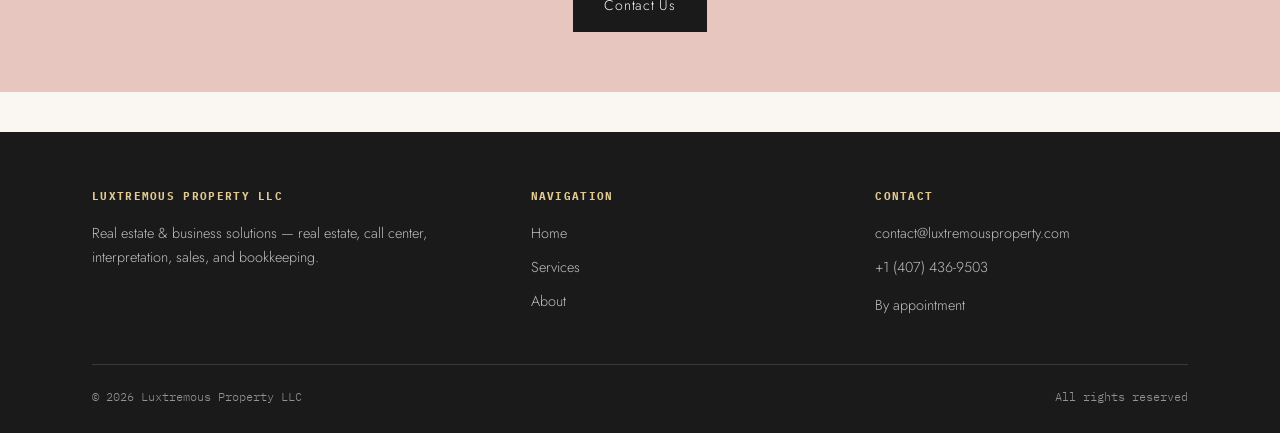
==== commit 50387d2c: "Add files via upload" ====
--- a/index.html
+++ b/index.html
@@ -23,7 +23,6 @@
       <a href="profile.html">Profile</a>
       <a href="careers.html">Careers</a>
       <a href="about.html">About</a>
-      <a href="contact.html">Contact</a>
       <a href="contact.html" class="nav-cta">Get in Touch</a>
     </nav>
     <button class="burger">MENU</button>
@@ -34,7 +33,6 @@
     <a href="profile.html">Profile</a>
     <a href="careers.html">Careers</a>
     <a href="about.html">About</a>
-    <a href="contact.html">Contact</a>
   </div>
 </header>
 
@@ -50,8 +48,8 @@
       </div>
     </div>
     <div class="hero-photo reveal">
-      <img src="hero.jpg" alt="Daphyre Astremon, Luxtremous Property LLC — Real Estate &amp; Property Solutions">
-      <div class="plate">For any property information:<br>Stays.Luxtremousxury@gmail.com</div>
+      <img src="https://images.pexels.com/photos/34381970/pexels-photo-34381970.jpeg?auto=compress&cs=tinysrgb&w=900" alt="Daphyre Astremon, Luxtremous Property LLC — Real Estate &amp; Property Solutions">
+      <div class="plate">For any property information:<br>contact@luxtremousproperty.com<br>+1 (407) 436-9503</div>
     </div>
   </div>
 </section>
@@ -156,11 +154,11 @@
         <a href="index.html">Home</a>
         <a href="services.html">Services</a>
         <a href="about.html">About</a>
-        <a href="contact.html">Contact</a>
       </div>
       <div>
         <h4>Contact</h4>
-        <a href="mailto:Stays.Luxtremousxury@gmail.com">Stays.Luxtremousxury@gmail.com</a>
+        <a href="mailto:contact@luxtremousproperty.com">contact@luxtremousproperty.com</a>
+        <a href="tel:+14074369503">+1 (407) 436-9503</a>
         <p>By appointment</p>
       </div>
     </div>
--- a/style.css
+++ b/style.css
@@ -33,7 +33,8 @@
   color: var(--charcoal);
   font-family: var(--sans);
   font-weight: 300;
-  line-height: 1.6;
+  font-size: 18px;
+  line-height: 1.65;
   -webkit-font-smoothing: antialiased;
 }
 
@@ -56,7 +57,7 @@
 
 .eyebrow {
   font-family: var(--mono);
-  font-size: 0.72rem;
+  font-size: 0.8rem;
   letter-spacing: 0.22em;
   text-transform: uppercase;
   color: var(--gold);
@@ -141,13 +142,15 @@
 }
 
 .svc-icon-box {
-  width: 90px;
-  height: 90px;
+  width: 100%;
+  height: 100%;
+  min-height: 200px;
   border: 1px solid var(--gold);
   display: flex;
   align-items: center;
   justify-content: center;
   background: var(--ink);
+  overflow: hidden;
 }
 
 .svc-text .num {
@@ -160,13 +163,13 @@
 }
 
 .svc-text h3 {
-  font-size: 1.4rem;
+  font-size: 1.55rem;
   margin-bottom: 10px;
 }
 
 .svc-text p {
-  font-size: 0.96rem;
-  opacity: 0.78;
+  font-size: 1.05rem;
+  opacity: 0.82;
   max-width: 62ch;
   margin: 0;
 }
@@ -187,8 +190,8 @@
 
 .nav-links {
   display: none;
-  gap: 34px;
-  font-size: 0.92rem;
+  gap: 30px;
+  font-size: 1rem;
   letter-spacing: 0.02em;
 }
 
@@ -294,7 +297,7 @@
 }
 
 .hero h1 {
-  font-size: clamp(2.3rem, 5vw, 3.6rem);
+  font-size: clamp(2.6rem, 5.2vw, 4rem);
   line-height: 1.08;
   margin: 14px 0 22px;
 }
@@ -305,7 +308,7 @@
 }
 
 .hero p.lead {
-  font-size: 1.08rem;
+  font-size: 1.22rem;
   max-width: 46ch;
   color: var(--charcoal);
   opacity: 0.85;
@@ -382,7 +385,7 @@
 
 .directory-head h2 {
   color: var(--ivory);
-  font-size: clamp(1.8rem, 3.4vw, 2.5rem);
+  font-size: clamp(2rem, 3.6vw, 2.8rem);
   margin-top: 10px;
 }
 
@@ -418,15 +421,15 @@
 
 .suite h3 {
   color: var(--ivory);
-  font-size: 1.28rem;
+  font-size: 1.4rem;
   font-weight: 600;
 }
 
 .suite p {
   color: var(--ivory);
-  opacity: 0.68;
+  opacity: 0.72;
   margin: 8px 0 0;
-  font-size: 0.94rem;
+  font-size: 1.02rem;
   max-width: 60ch;
 }
 
@@ -443,7 +446,7 @@
 }
 
 .section-head h2 {
-  font-size: clamp(1.7rem, 3vw, 2.3rem);
+  font-size: clamp(1.9rem, 3.2vw, 2.5rem);
   margin-top: 10px;
 }
 
@@ -479,13 +482,13 @@
 }
 
 .card h3 {
-  font-size: 1.2rem;
+  font-size: 1.32rem;
   margin: 14px 0 10px;
 }
 
 .card p {
-  font-size: 0.92rem;
-  opacity: 0.78;
+  font-size: 1.02rem;
+  opacity: 0.82;
   margin: 0;
 }
 
@@ -701,7 +704,7 @@
 .page-hero .eyebrow { display: block; margin-bottom: 12px; }
 
 .page-hero h1 {
-  font-size: clamp(2rem, 4vw, 2.9rem);
+  font-size: clamp(2.2rem, 4.2vw, 3.2rem);
 }
 
 .page-hero p {
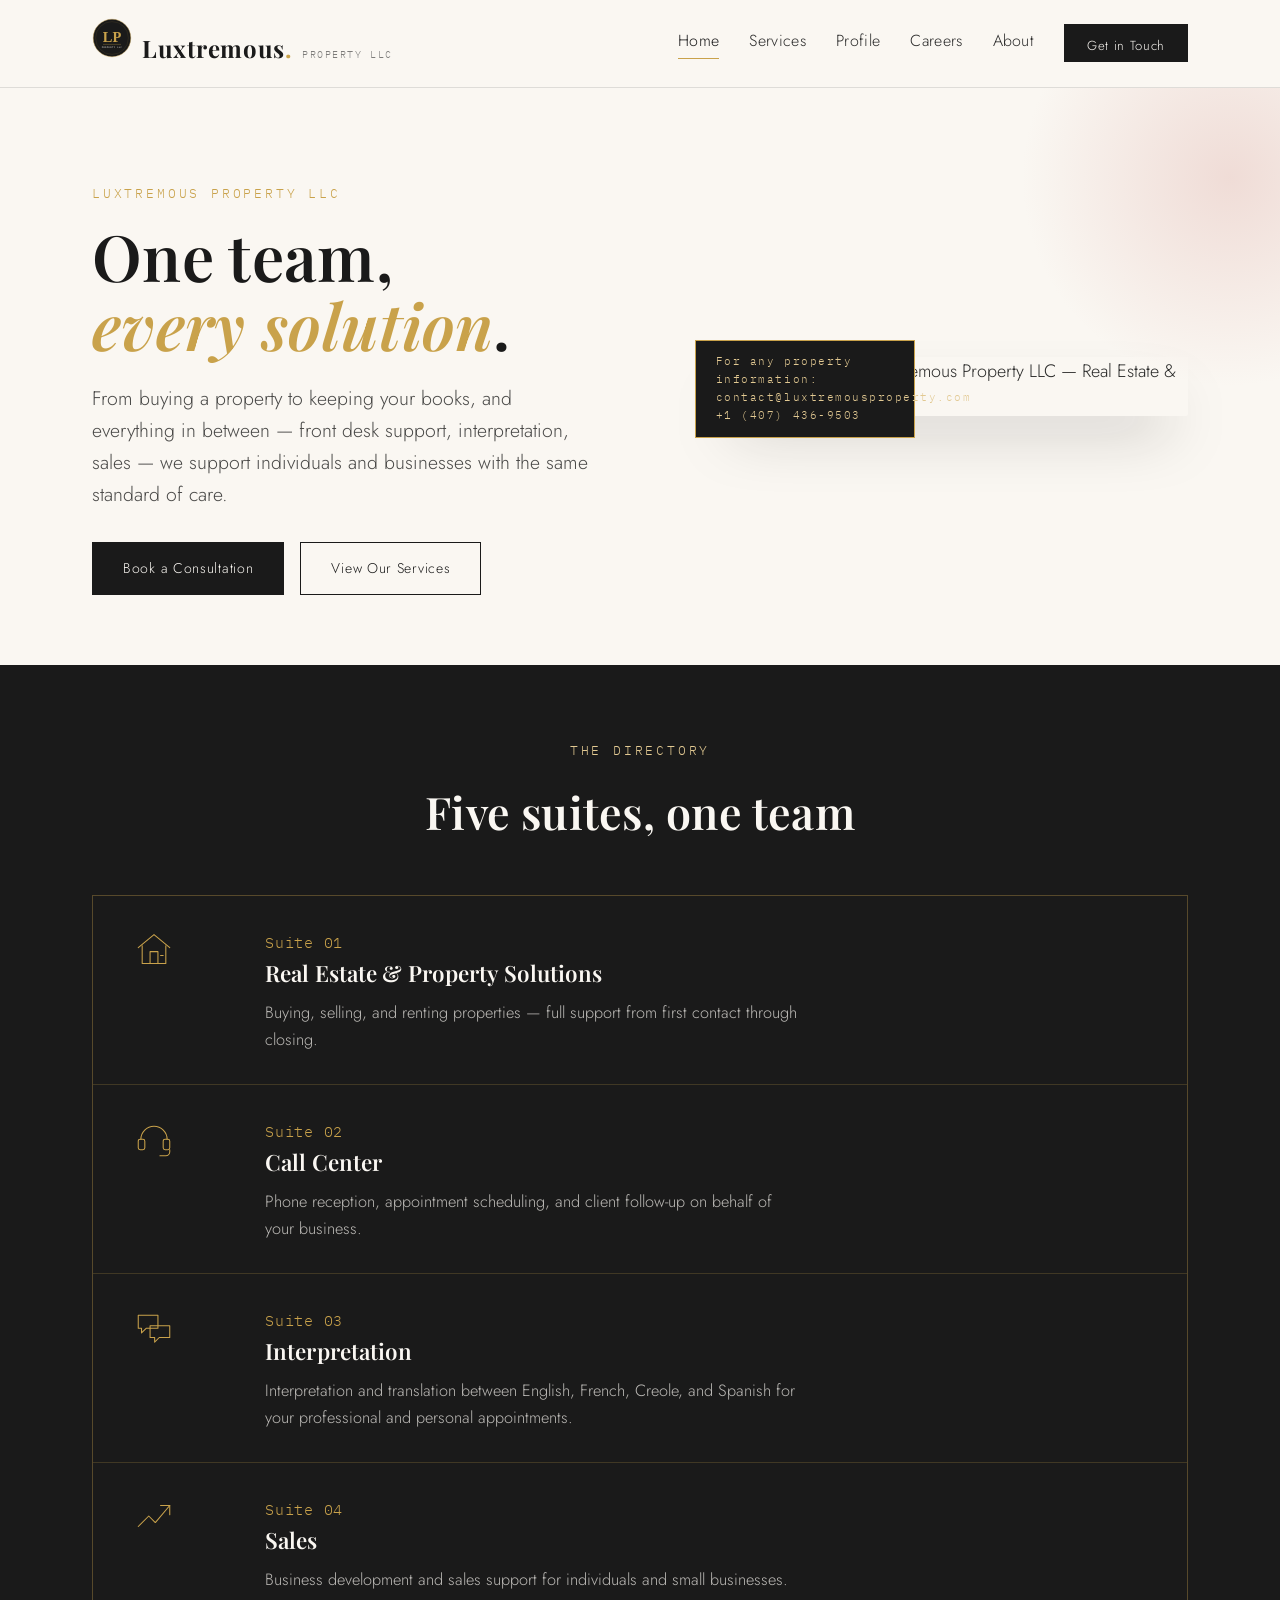
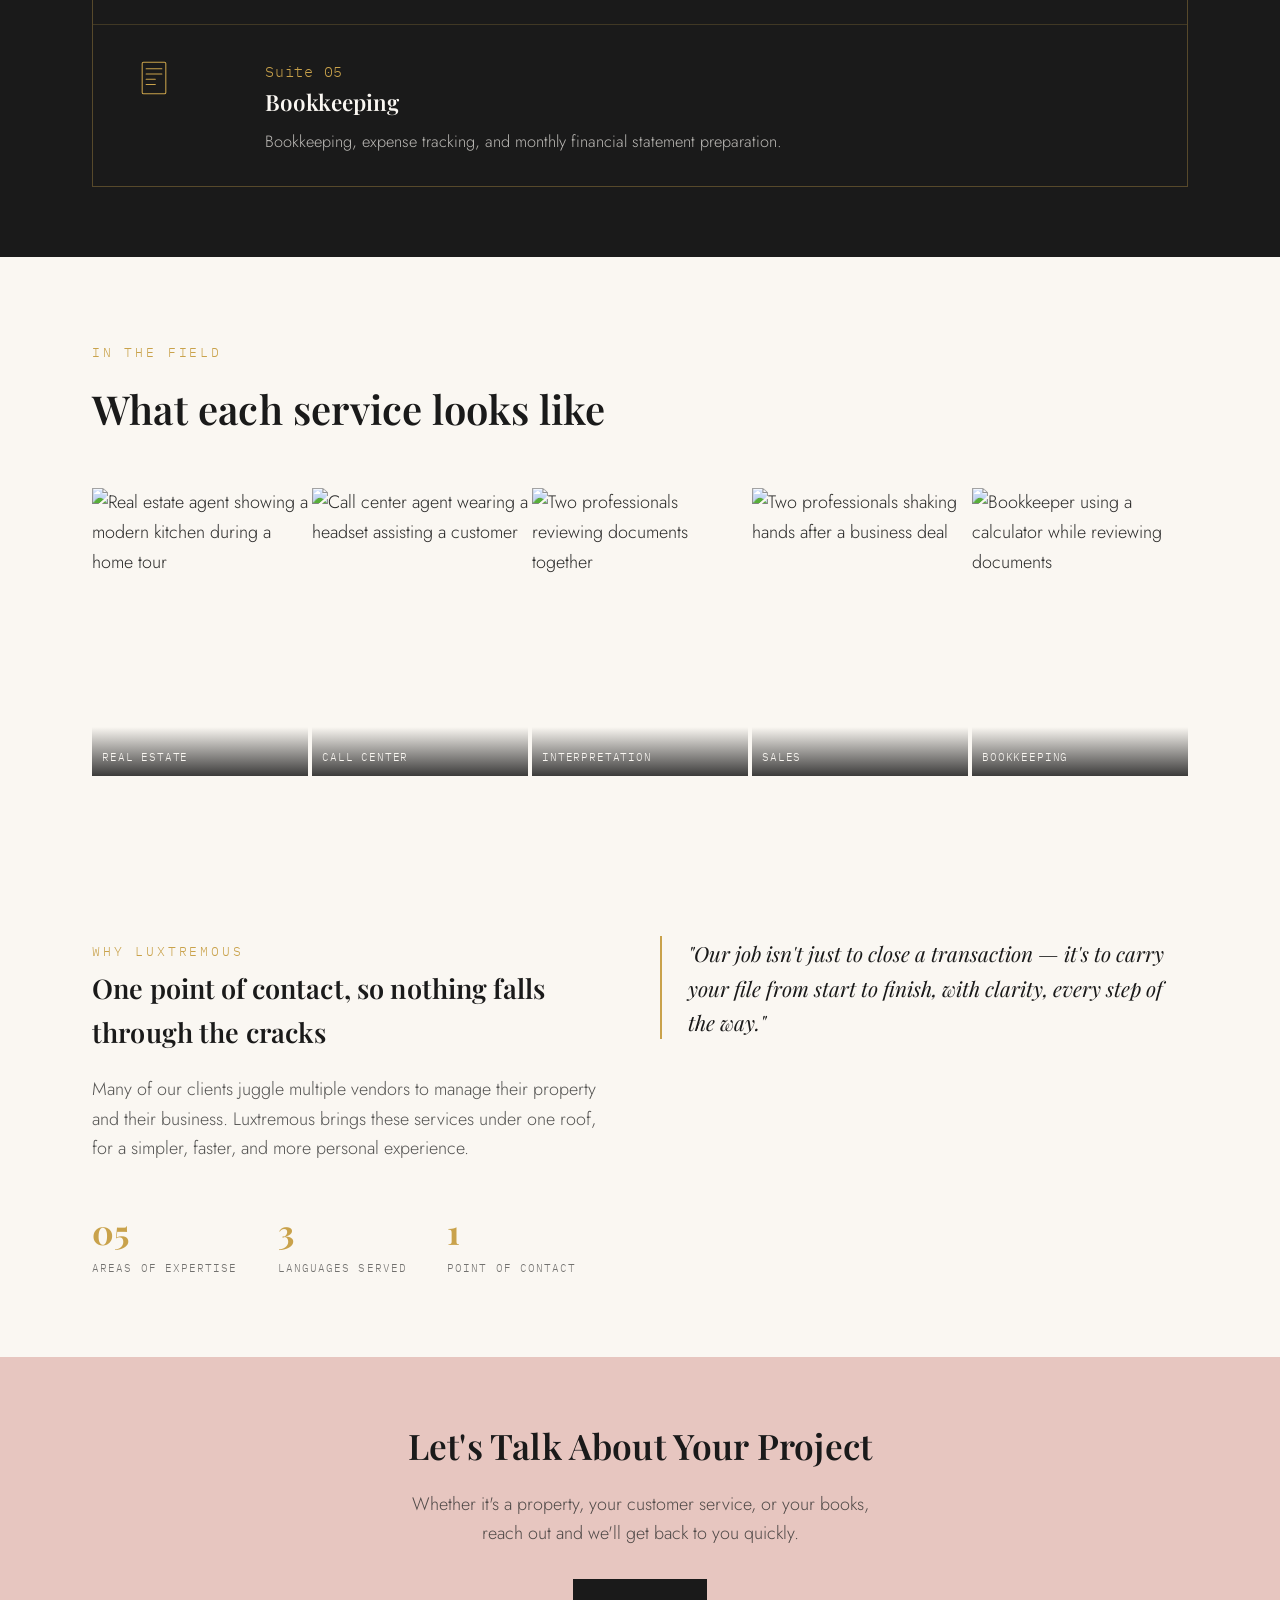
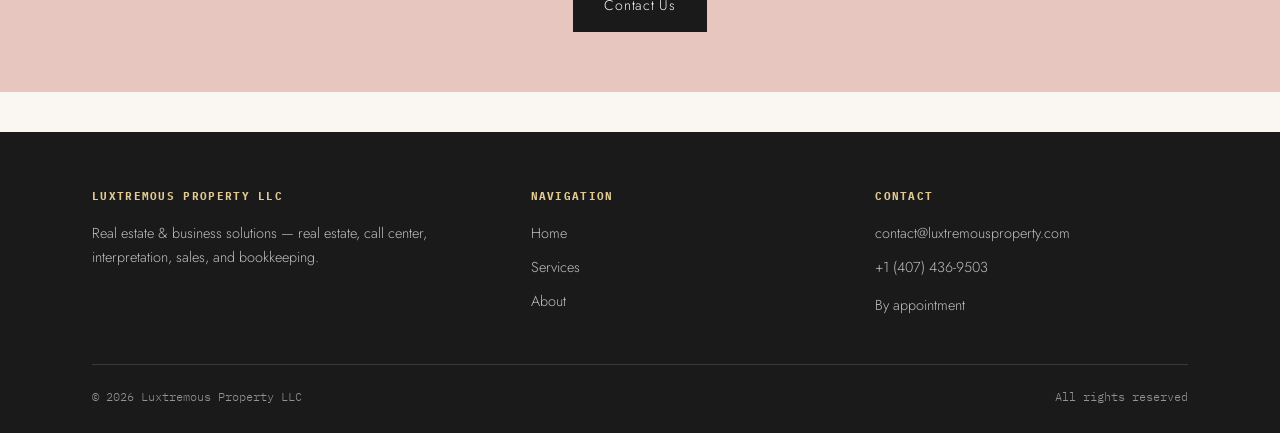
==== commit b0598c59: "Add files via upload" ====
--- a/index.html
+++ b/index.html
@@ -71,7 +71,7 @@
       </div>
       <div class="suite">
         <div class="suite-icon"><svg class="icon" viewBox="0 0 64 64"><path d="M8 14 h30 v20 h-18 l-7 7 v-7 h-5 z"/><path d="M26 30 h30 v18 h-16 l-7 7 v-7 h-7 z"/></svg></div>
-        <div><div class="suite-no">Suite 03</div><h3>Interpretation</h3><p>Interpretation and translation between English, French, and Creole for your professional and personal appointments.</p></div>
+        <div><div class="suite-no">Suite 03</div><h3>Interpretation</h3><p>Interpretation and translation between English, French, Creole, and Spanish for your professional and personal appointments.</p></div>
       </div>
       <div class="suite">
         <div class="suite-icon"><svg class="icon" viewBox="0 0 64 64"><polyline points="8,48 24,32 34,42 56,16"/><polyline points="42,16 56,16 56,30"/></svg></div>
--- a/style.css
+++ b/style.css
@@ -767,7 +767,51 @@
 
 .banner-photo {
   width: 100%;
-  height: 320px;
+  height: 420px;
   object-fit: cover;
+  object-position: center 25%;
   border-radius: 2px;
 }
+
+/* ---------- Detailed job postings ---------- */
+.job-meta {
+  font-family: var(--mono);
+  font-size: 0.85rem;
+  opacity: 0.7;
+  margin: 4px 0 28px;
+}
+.job-meta strong { color: var(--ink); opacity: 1; }
+
+.job-section-title {
+  font-family: var(--serif);
+  font-size: 1.12rem;
+  font-weight: 600;
+  color: var(--ink);
+  margin: 30px 0 12px;
+  padding-top: 18px;
+  border-top: 1px solid var(--line);
+}
+
+.job-section-title:first-of-type { border-top: none; padding-top: 0; }
+
+.job-list {
+  max-width: 70ch;
+  padding-left: 22px;
+  margin: 0;
+}
+.job-list li { margin-bottom: 8px; }
+
+.company-block {
+  background: var(--ivory-dim);
+  border: 1px solid var(--line);
+  padding: 40px;
+  margin-top: 10px;
+}
+
+.eeo-block {
+  font-size: 0.9rem;
+  opacity: 0.7;
+  max-width: 80ch;
+  margin: 24px auto 0;
+  text-align: center;
+}
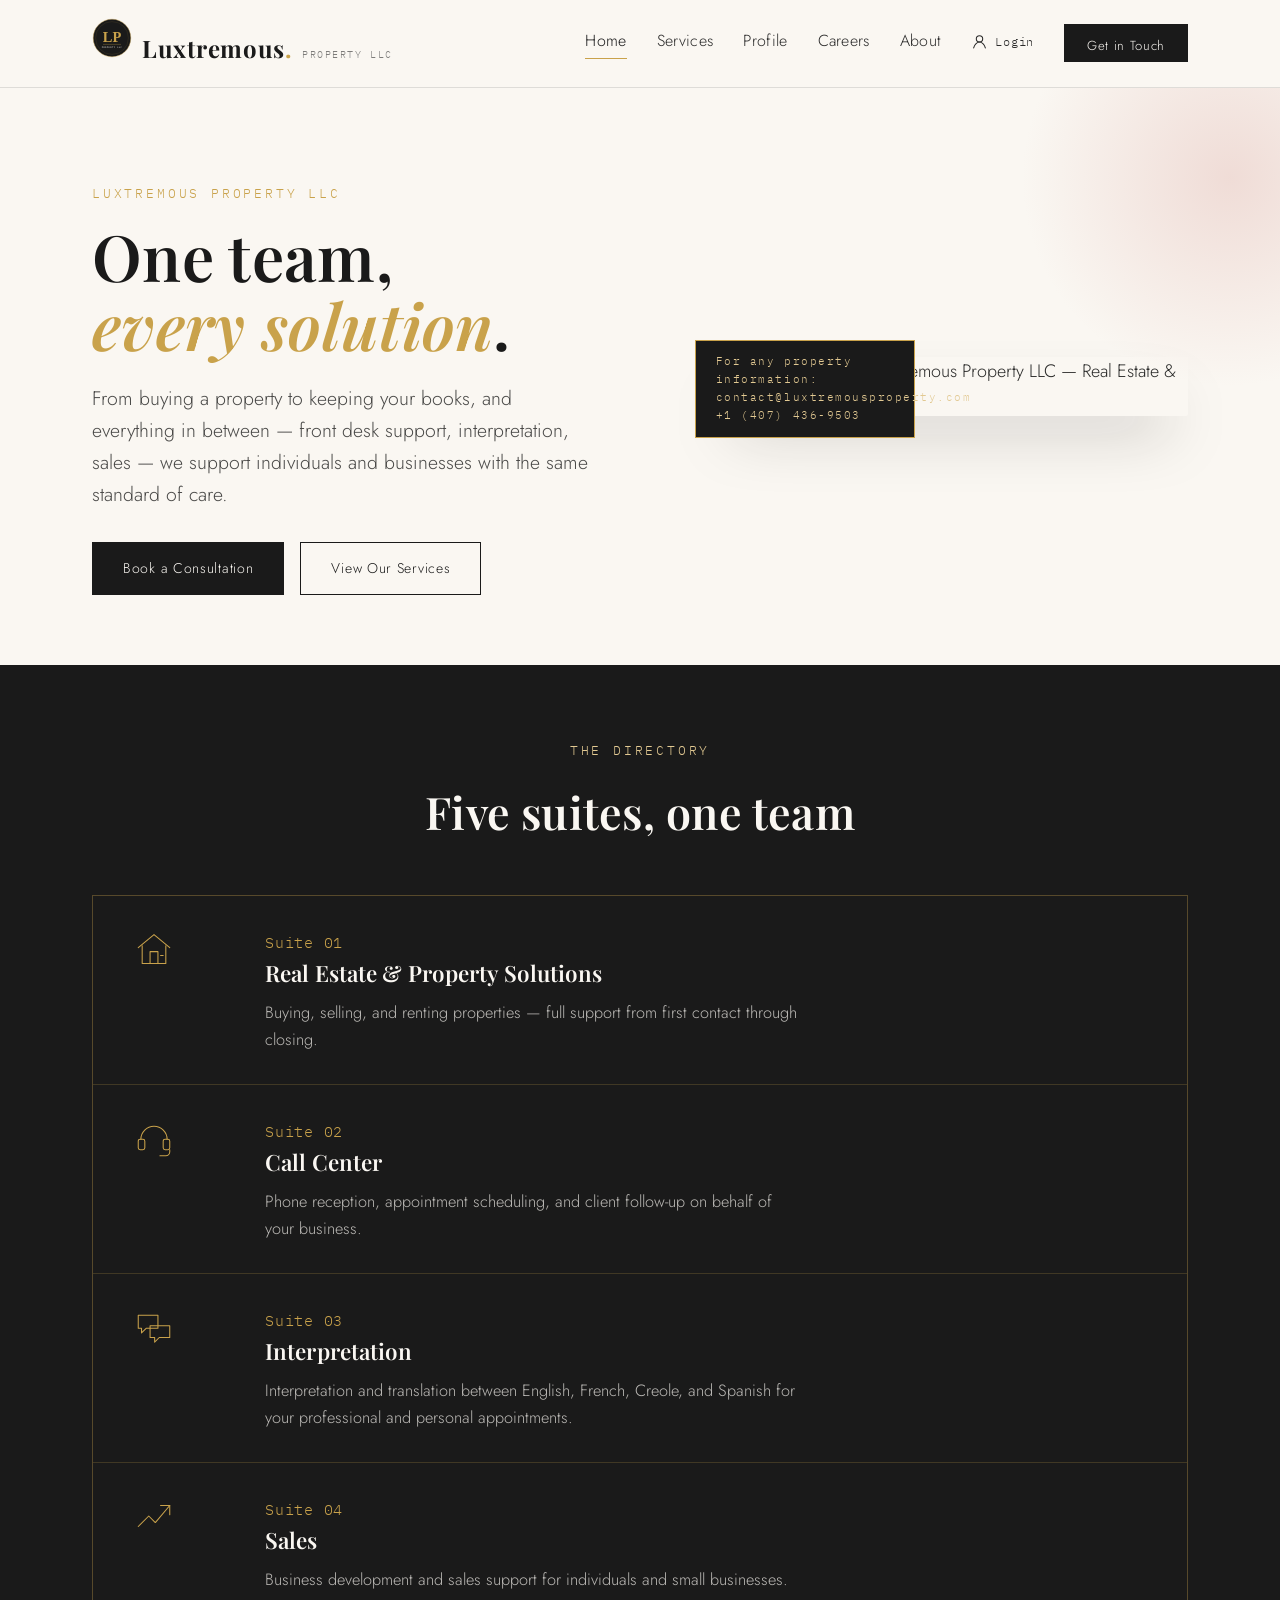
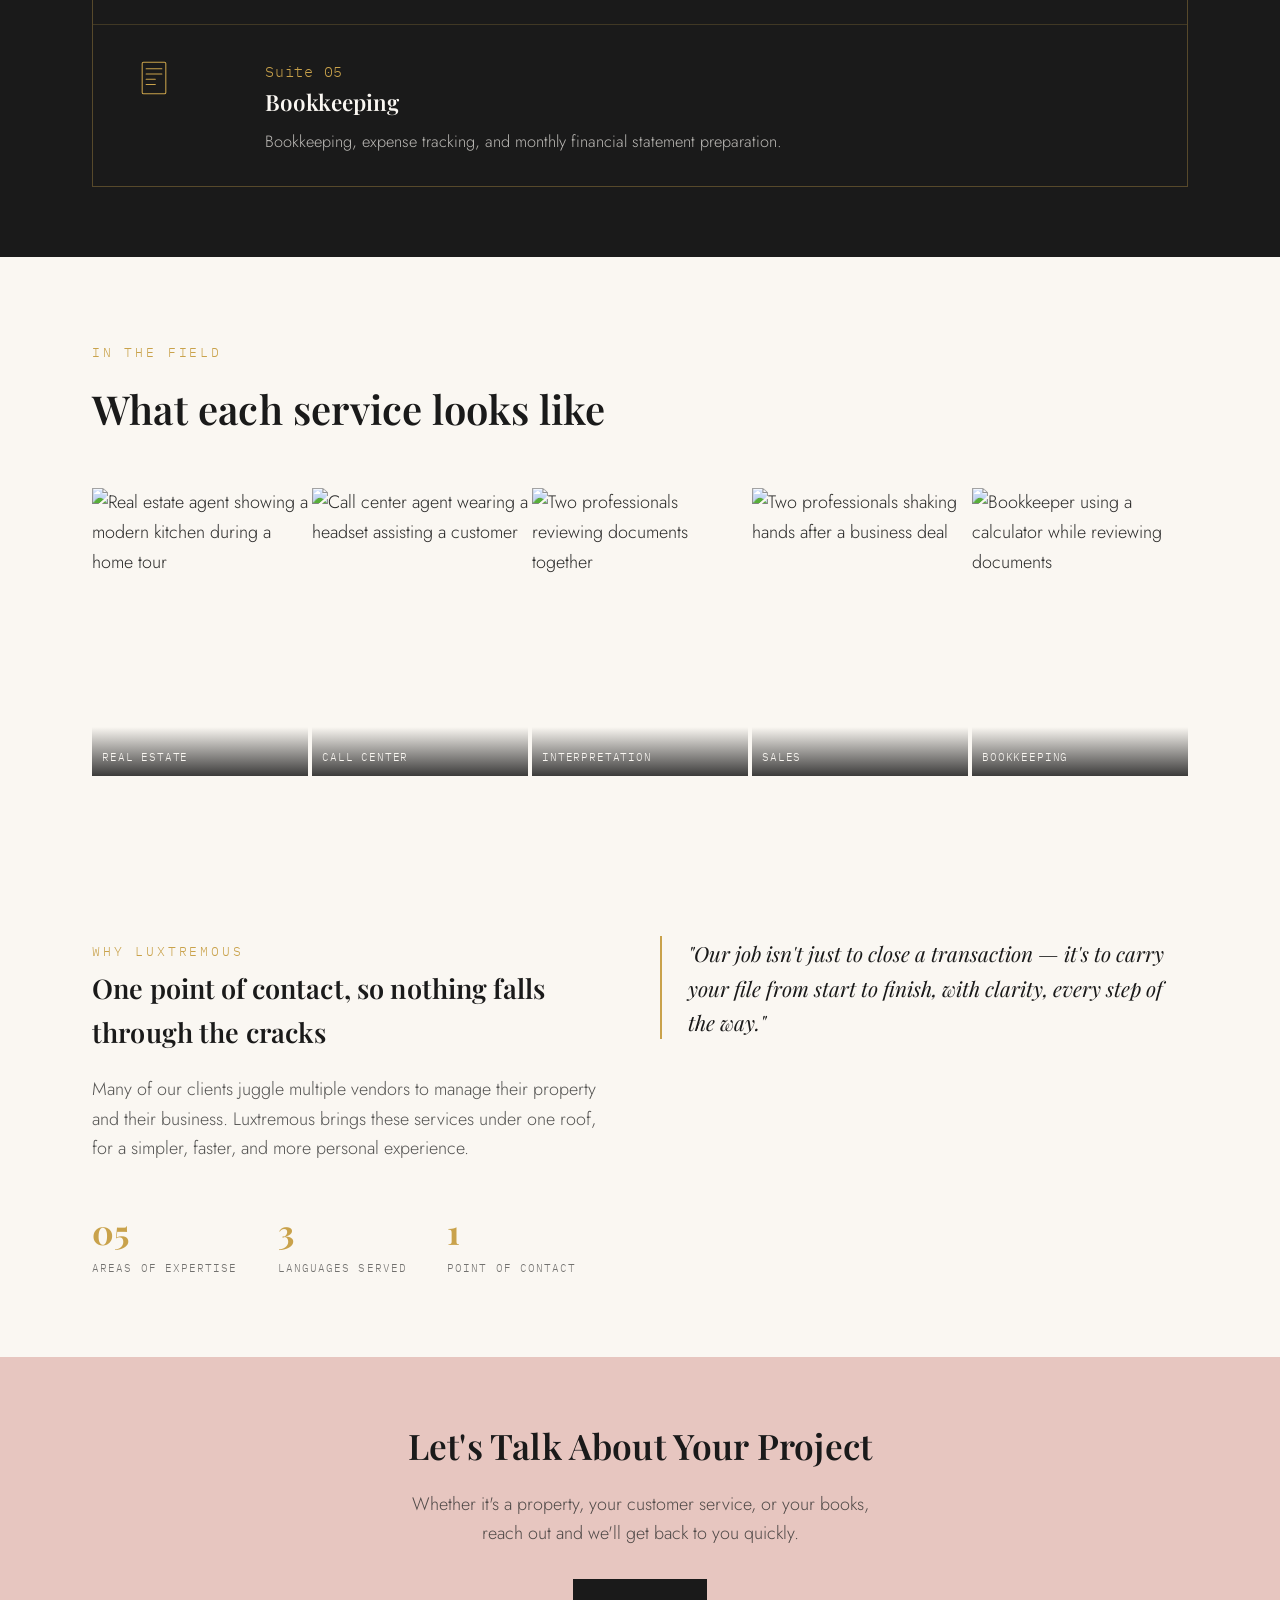
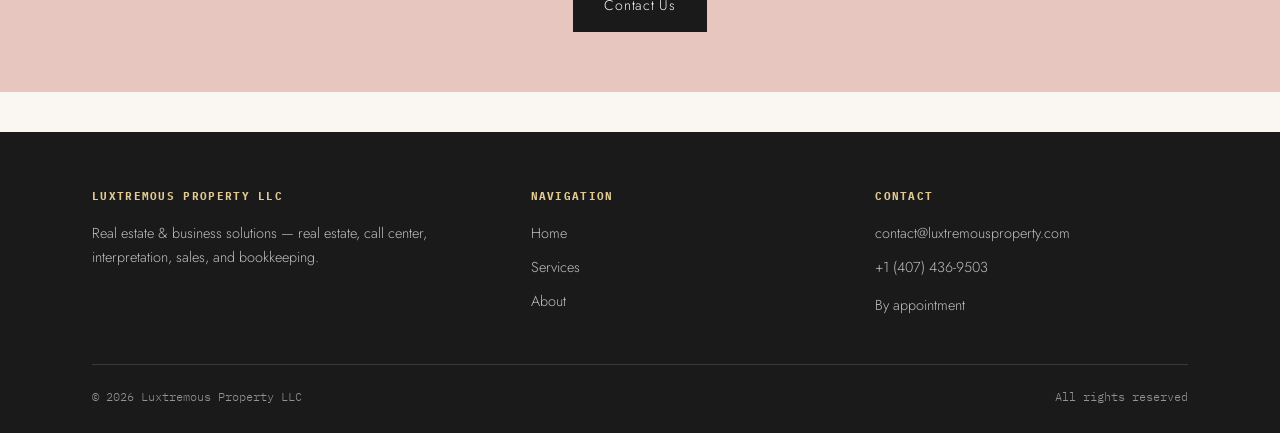
==== commit 55b47421: "Add files via upload" ====
--- a/index.html
+++ b/index.html
@@ -23,6 +23,7 @@
       <a href="profile.html">Profile</a>
       <a href="careers.html">Careers</a>
       <a href="about.html">About</a>
+      <a href="login.html" class="nav-login"><svg class="nav-login-icon" viewBox="0 0 64 64" xmlns="http://www.w3.org/2000/svg"><circle cx="32" cy="22" r="12"/><path d="M10 56c3-14 14-22 22-22s19 8 22 22"/></svg><span>Login</span></a>
       <a href="contact.html" class="nav-cta">Get in Touch</a>
     </nav>
     <button class="burger">MENU</button>
@@ -33,6 +34,7 @@
     <a href="profile.html">Profile</a>
     <a href="careers.html">Careers</a>
     <a href="about.html">About</a>
+    <a href="login.html" class="nav-login">Login</a>
   </div>
 </header>
 
--- a/style.css
+++ b/style.css
@@ -246,6 +246,26 @@
   .burger { display: none; }
 }
 
+.nav-login {
+  display: flex;
+  align-items: center;
+  gap: 7px;
+  font-family: var(--mono);
+  font-size: 0.78rem;
+  letter-spacing: 0.06em;
+}
+
+.nav-login-icon {
+  width: 17px;
+  height: 17px;
+  stroke: currentColor;
+  fill: none;
+  stroke-width: 4;
+  stroke-linecap: round;
+  stroke-linejoin: round;
+  flex-shrink: 0;
+}
+
 .mobile-menu {
   display: none;
   flex-direction: column;
@@ -815,3 +835,379 @@
   margin: 24px auto 0;
   text-align: center;
 }
+
+/* ============================================================
+   CANDIDATE PORTAL — Login & Profile Dashboard
+   ============================================================ */
+
+/* ---------- Social row ---------- */
+.social-row {
+  display: flex;
+  gap: 14px;
+  margin-top: 22px;
+}
+
+.social-row a {
+  width: 38px;
+  height: 38px;
+  border: 1px solid var(--line);
+  display: flex;
+  align-items: center;
+  justify-content: center;
+  transition: background 0.2s, border-color 0.2s;
+}
+
+.social-row a:hover { background: var(--ink); border-color: var(--ink); }
+.social-row a:hover svg { stroke: var(--gold-light); }
+
+.social-row svg {
+  width: 18px;
+  height: 18px;
+  stroke: var(--ink);
+  fill: none;
+  stroke-width: 1.7;
+  stroke-linecap: round;
+  stroke-linejoin: round;
+  transition: stroke 0.2s;
+}
+
+.social-row.on-dark a { border-color: rgba(250,247,242,0.25); }
+.social-row.on-dark svg { stroke: var(--ivory); }
+.social-row.on-dark a:hover { background: var(--gold); border-color: var(--gold); }
+.social-row.on-dark a:hover svg { stroke: var(--ink); }
+
+/* ---------- Auth tabs (Sign in / Create account) ---------- */
+.auth-tabs {
+  display: flex;
+  gap: 0;
+  margin-bottom: 26px;
+  border-bottom: 1px solid var(--line);
+}
+
+.auth-tab {
+  flex: 1;
+  text-align: center;
+  padding: 14px 10px;
+  font-family: var(--mono);
+  font-size: 0.75rem;
+  letter-spacing: 0.08em;
+  text-transform: uppercase;
+  cursor: pointer;
+  opacity: 0.55;
+  border-bottom: 2px solid transparent;
+  margin-bottom: -1px;
+  background: none;
+  border-left: none; border-right: none; border-top: none;
+  color: var(--ink);
+  font-weight: 500;
+}
+
+.auth-tab.active {
+  opacity: 1;
+  border-bottom-color: var(--gold);
+  color: var(--ink);
+}
+
+.auth-panel { display: none; }
+.auth-panel.active { display: block; }
+
+.auth-note {
+  font-size: 0.82rem;
+  opacity: 0.62;
+  margin-top: 16px;
+  line-height: 1.5;
+}
+
+.field-row {
+  display: grid;
+  gap: 18px;
+}
+
+@media (min-width: 620px) {
+  .field-row.cols-2 { grid-template-columns: 1fr 1fr; }
+  .field-row.cols-3 { grid-template-columns: 1fr 1fr 1fr; }
+}
+
+.pw-wrap { position: relative; }
+.pw-wrap input { padding-right: 68px; }
+.pw-toggle {
+  position: absolute;
+  right: 10px; top: 50%;
+  transform: translateY(-50%);
+  background: none; border: none;
+  font-family: var(--mono);
+  font-size: 0.68rem;
+  letter-spacing: 0.06em;
+  text-transform: uppercase;
+  color: var(--gold);
+  cursor: pointer;
+  padding: 4px;
+}
+
+.form-msg {
+  font-size: 0.85rem;
+  padding: 12px 14px;
+  border: 1px solid var(--line);
+  margin-bottom: 18px;
+  display: none;
+}
+.form-msg.show { display: block; }
+.form-msg.success { border-color: var(--gold); background: rgba(201,162,75,0.08); }
+
+/* ---------- Job-alert style promo card ---------- */
+.alert-card {
+  background: var(--ink);
+  color: var(--ivory);
+  padding: 30px 28px;
+  display: flex;
+  align-items: center;
+  gap: 20px;
+  flex-wrap: wrap;
+  justify-content: space-between;
+  margin-top: 30px;
+}
+
+.alert-card h3 { color: var(--ivory); margin: 0 0 6px; font-size: 1.2rem; }
+.alert-card p { margin: 0; opacity: 0.72; font-size: 0.92rem; max-width: 34ch; }
+
+/* ---------- Dashboard section blocks ---------- */
+.dash-section {
+  border: 1px solid var(--line);
+  margin-bottom: 20px;
+  background: var(--ivory);
+}
+
+.dash-head {
+  background: var(--ink);
+  color: var(--ivory);
+  padding: 16px 24px;
+  display: flex;
+  align-items: center;
+  justify-content: space-between;
+  cursor: pointer;
+  user-select: none;
+}
+
+.dash-head h3 {
+  color: var(--ivory);
+  font-family: var(--mono);
+  font-size: 0.78rem;
+  letter-spacing: 0.12em;
+  text-transform: uppercase;
+  font-weight: 500;
+  margin: 0;
+}
+
+.dash-head .chevron {
+  width: 12px; height: 12px;
+  border-right: 1.5px solid var(--gold-light);
+  border-bottom: 1.5px solid var(--gold-light);
+  transform: rotate(45deg);
+  transition: transform 0.25s;
+  flex-shrink: 0;
+}
+
+.dash-section.collapsed .chevron { transform: rotate(-45deg); }
+.dash-section.collapsed .dash-body { display: none; }
+
+.dash-body { padding: 28px 24px; }
+
+.dash-hint {
+  font-size: 0.85rem;
+  opacity: 0.6;
+  margin: 0 0 20px;
+}
+
+/* ---------- Document upload tiles ---------- */
+.doc-grid {
+  display: grid;
+  gap: 20px;
+  grid-template-columns: repeat(auto-fill, minmax(160px, 1fr));
+}
+
+.doc-tile {
+  border: 1px dashed var(--line);
+  padding: 22px 14px;
+  text-align: center;
+  position: relative;
+  background: var(--ivory-dim);
+}
+
+.doc-tile .doc-icon {
+  width: 34px; height: 34px;
+  margin: 0 auto 12px;
+  stroke: var(--gold);
+  fill: none;
+  stroke-width: 1.5;
+}
+
+.doc-tile .doc-label {
+  font-family: var(--mono);
+  font-size: 0.7rem;
+  letter-spacing: 0.06em;
+  text-transform: uppercase;
+  opacity: 0.65;
+  margin-bottom: 6px;
+}
+
+.doc-tile .doc-filename {
+  font-size: 0.82rem;
+  color: var(--ink);
+  word-break: break-word;
+  min-height: 1.2em;
+}
+
+.doc-tile input[type="file"] {
+  position: absolute;
+  inset: 0;
+  opacity: 0;
+  cursor: pointer;
+}
+
+.doc-tile.has-file { border-style: solid; border-color: var(--gold); }
+
+/* ---------- Applied job cards ---------- */
+.applied-grid {
+  display: grid;
+  gap: 14px;
+  grid-template-columns: repeat(auto-fill, minmax(230px, 1fr));
+}
+
+.applied-card {
+  border: 1px solid var(--line);
+  padding: 16px 18px;
+  font-size: 0.88rem;
+}
+
+.applied-card h4 {
+  font-family: var(--serif);
+  font-size: 1rem;
+  margin: 0 0 8px;
+  color: var(--ink);
+}
+
+.applied-card .meta-line {
+  display: flex;
+  align-items: center;
+  gap: 6px;
+  opacity: 0.65;
+  font-size: 0.8rem;
+  margin-bottom: 4px;
+}
+
+.applied-card .status {
+  display: inline-block;
+  margin-top: 10px;
+  font-family: var(--mono);
+  font-size: 0.65rem;
+  letter-spacing: 0.08em;
+  text-transform: uppercase;
+  padding: 4px 10px;
+  background: var(--ivory-dim);
+  border: 1px solid var(--line);
+  color: var(--ink);
+}
+
+.empty-state {
+  padding: 28px;
+  text-align: center;
+  border: 1px dashed var(--line);
+  opacity: 0.6;
+  font-size: 0.9rem;
+}
+
+/* ---------- Repeatable entry rows (employment / education) ---------- */
+.entry-row {
+  border: 1px solid var(--line);
+  padding: 22px;
+  margin-bottom: 16px;
+  position: relative;
+  background: var(--ivory-dim);
+}
+
+.entry-remove {
+  position: absolute;
+  top: 14px;
+  right: 16px;
+  background: none;
+  border: none;
+  font-family: var(--mono);
+  font-size: 0.68rem;
+  letter-spacing: 0.06em;
+  text-transform: uppercase;
+  color: var(--gold);
+  cursor: pointer;
+}
+
+.btn-add {
+  display: inline-flex;
+  align-items: center;
+  gap: 8px;
+  background: none;
+  border: 1px solid var(--ink);
+  color: var(--ink);
+  padding: 10px 20px;
+  font-family: var(--mono);
+  font-size: 0.75rem;
+  letter-spacing: 0.06em;
+  text-transform: uppercase;
+  cursor: pointer;
+  transition: background 0.2s, color 0.2s;
+}
+
+.btn-add:hover { background: var(--ink); color: var(--ivory); }
+
+/* ---------- Profile hero (dashboard header) ---------- */
+.profile-hero {
+  display: flex;
+  align-items: center;
+  gap: 24px;
+  flex-wrap: wrap;
+  padding: 40px 0 8px;
+}
+
+.avatar-circle {
+  width: 84px;
+  height: 84px;
+  border-radius: 50%;
+  background: var(--ink);
+  color: var(--gold-light);
+  display: flex;
+  align-items: center;
+  justify-content: center;
+  font-family: var(--serif);
+  font-size: 1.8rem;
+  border: 2px solid var(--gold);
+  flex-shrink: 0;
+  overflow: hidden;
+}
+
+.avatar-circle img { width: 100%; height: 100%; object-fit: cover; }
+
+.dash-toolbar {
+  display: flex;
+  justify-content: flex-end;
+  gap: 14px;
+  padding: 18px 0 0;
+}
+
+.checkbox-row {
+  display: flex;
+  align-items: flex-start;
+  gap: 10px;
+  font-size: 0.92rem;
+}
+
+.checkbox-row input { margin-top: 4px; }
+
+.save-bar {
+  position: sticky;
+  bottom: 0;
+  background: var(--ivory);
+  border-top: 1px solid var(--line);
+  padding: 16px 0;
+  display: flex;
+  justify-content: flex-end;
+  gap: 14px;
+  z-index: 10;
+}
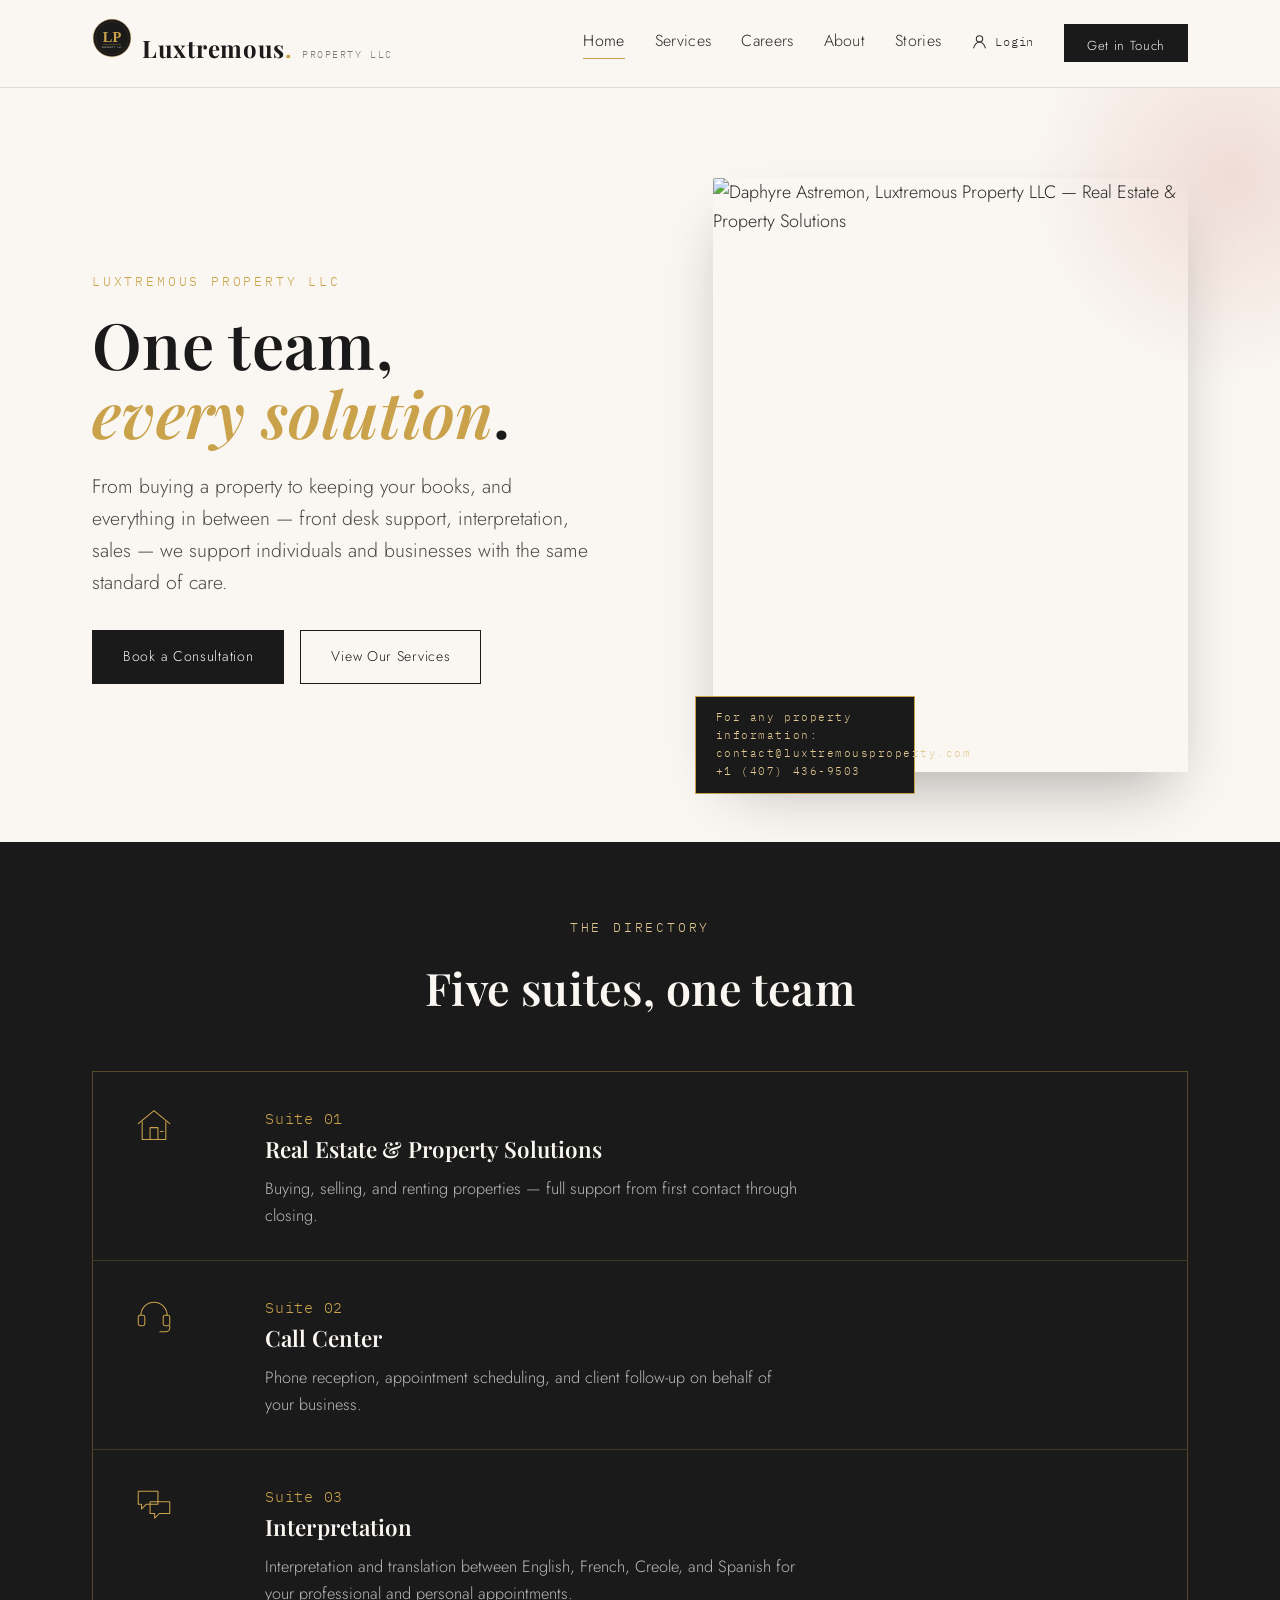
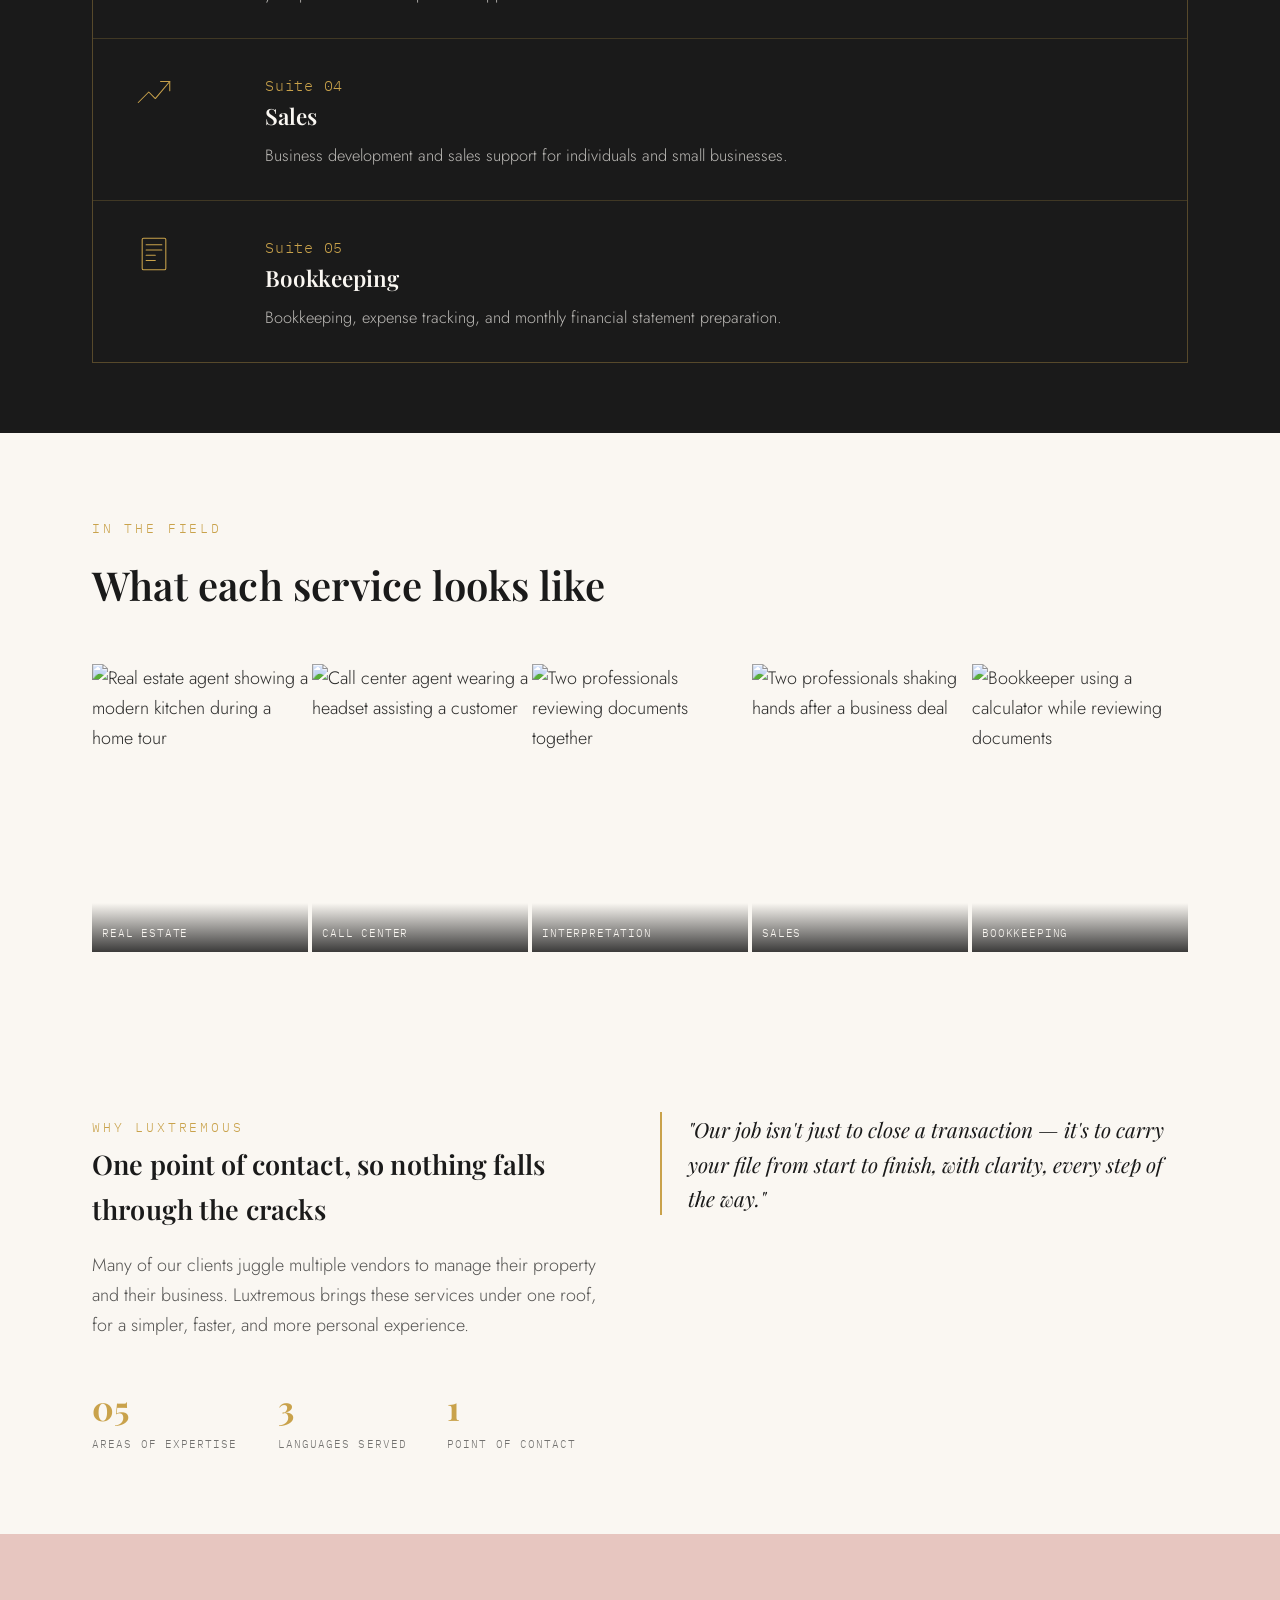
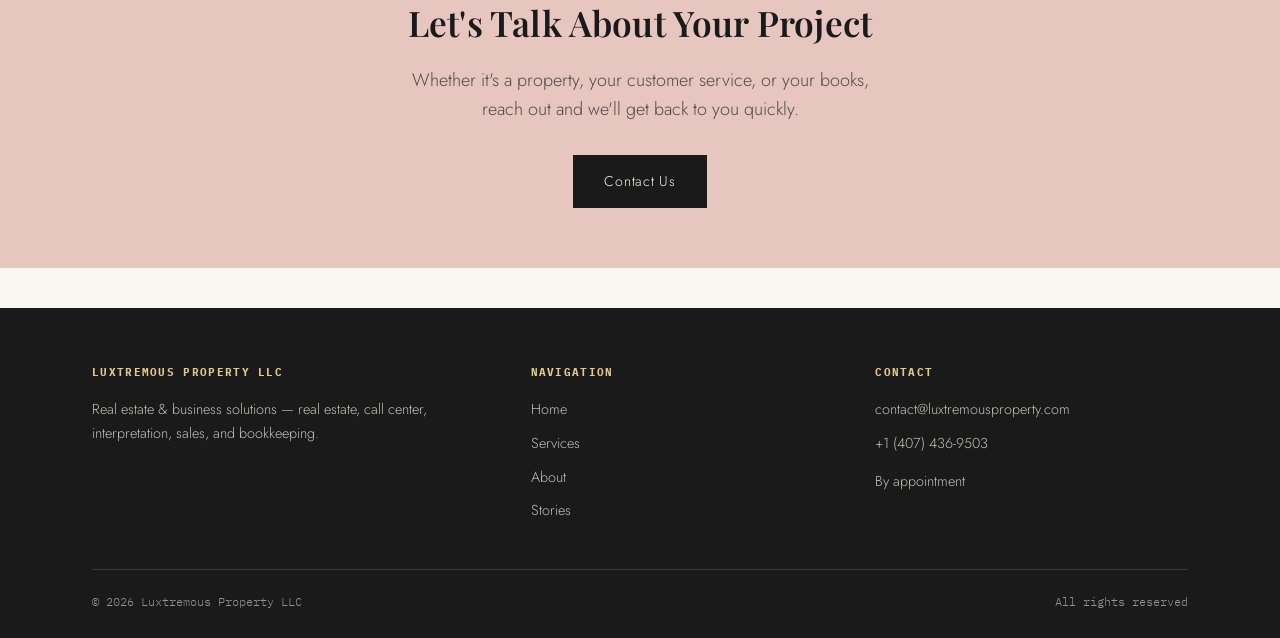
==== commit 87c9934c: "Add files via upload" ====
--- a/index.html
+++ b/index.html
@@ -20,9 +20,9 @@
     <nav class="nav-links">
       <a href="index.html" class="active">Home</a>
       <a href="services.html">Services</a>
-      <a href="profile.html">Profile</a>
       <a href="careers.html">Careers</a>
       <a href="about.html">About</a>
+      <a href="stories.html">Stories</a>
       <a href="login.html" class="nav-login"><svg class="nav-login-icon" viewBox="0 0 64 64" xmlns="http://www.w3.org/2000/svg"><circle cx="32" cy="22" r="12"/><path d="M10 56c3-14 14-22 22-22s19 8 22 22"/></svg><span>Login</span></a>
       <a href="contact.html" class="nav-cta">Get in Touch</a>
     </nav>
@@ -31,9 +31,9 @@
   <div class="mobile-menu">
     <a href="index.html">Home</a>
     <a href="services.html">Services</a>
-    <a href="profile.html">Profile</a>
     <a href="careers.html">Careers</a>
     <a href="about.html">About</a>
+    <a href="stories.html">Stories</a>
     <a href="login.html" class="nav-login">Login</a>
   </div>
 </header>
@@ -156,6 +156,7 @@
         <a href="index.html">Home</a>
         <a href="services.html">Services</a>
         <a href="about.html">About</a>
+        <a href="stories.html">Stories</a>
       </div>
       <div>
         <h4>Contact</h4>
--- a/style.css
+++ b/style.css
@@ -368,6 +368,9 @@
 
 .hero-photo img {
   width: 100%;
+  aspect-ratio: 4 / 5;
+  object-fit: cover;
+  object-position: center 15%;
   border-radius: 2px;
   box-shadow: 0 30px 60px -20px rgba(26,26,26,0.35);
 }
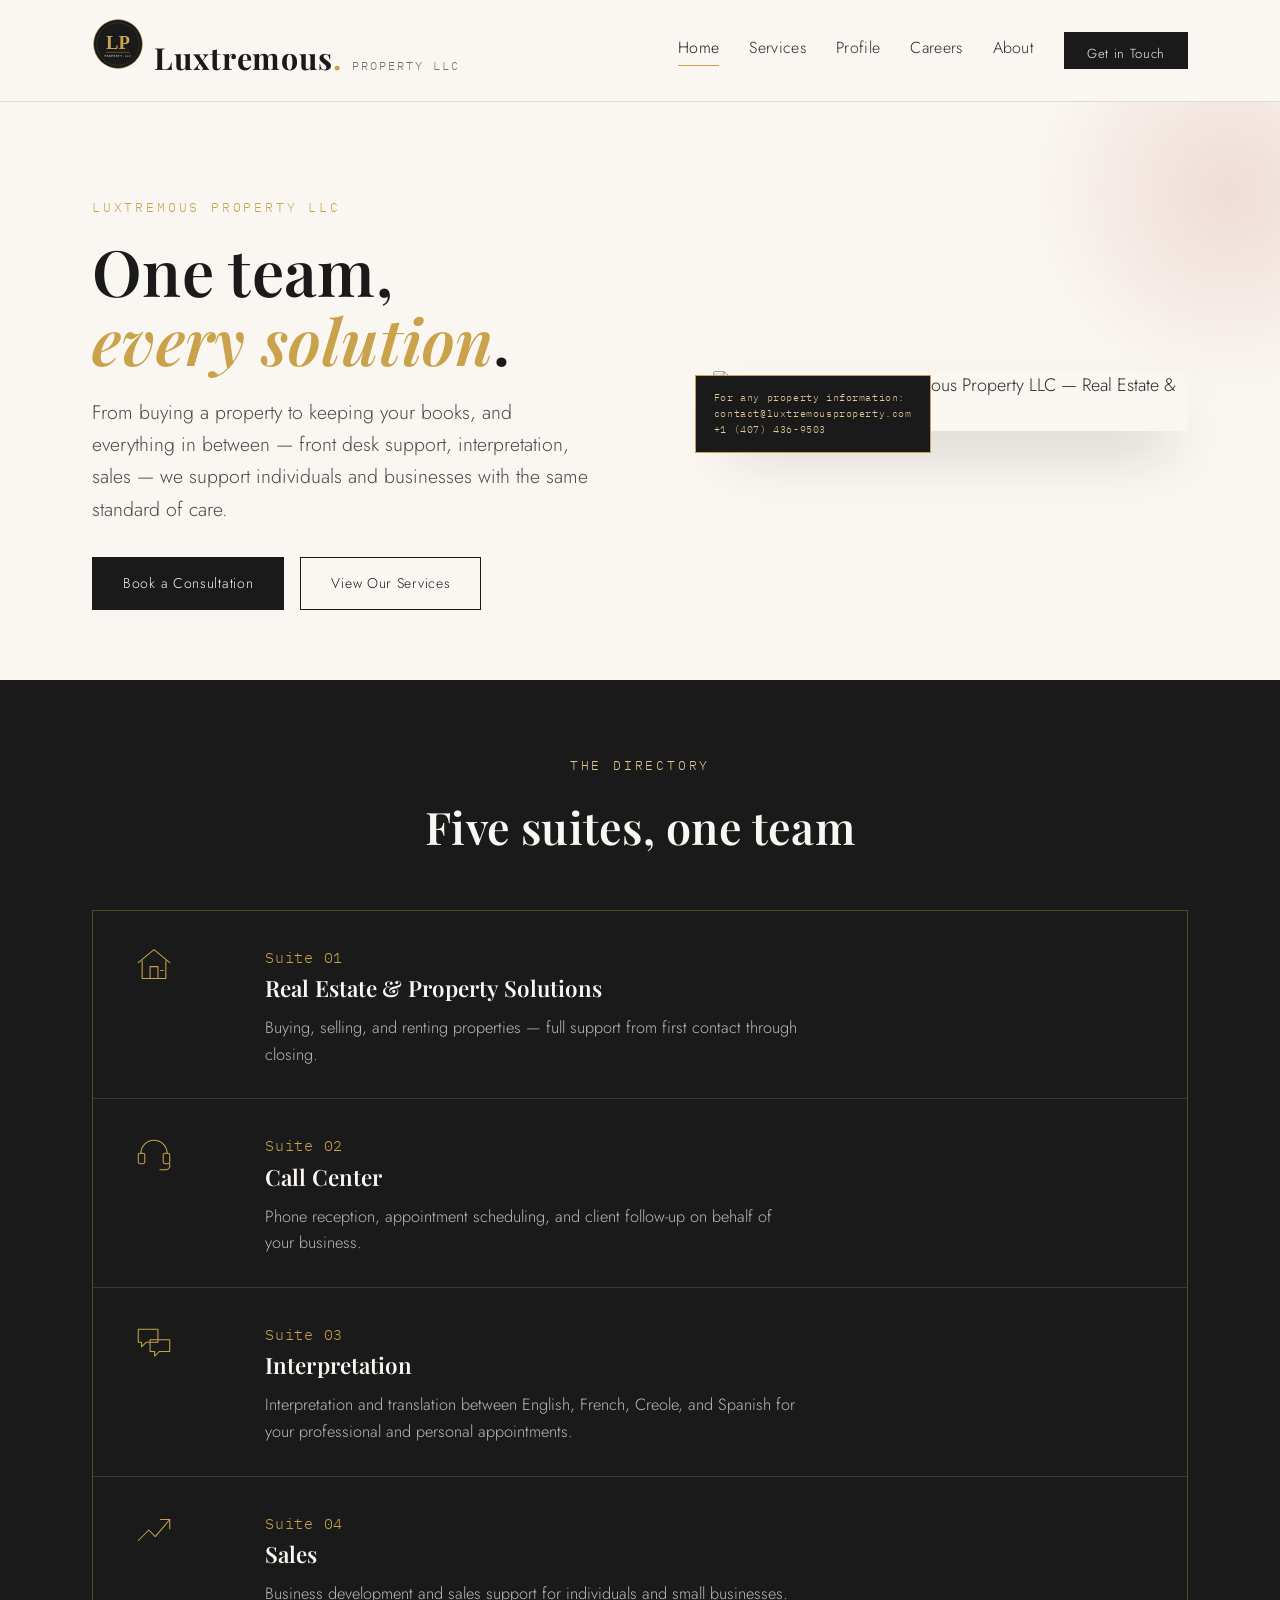
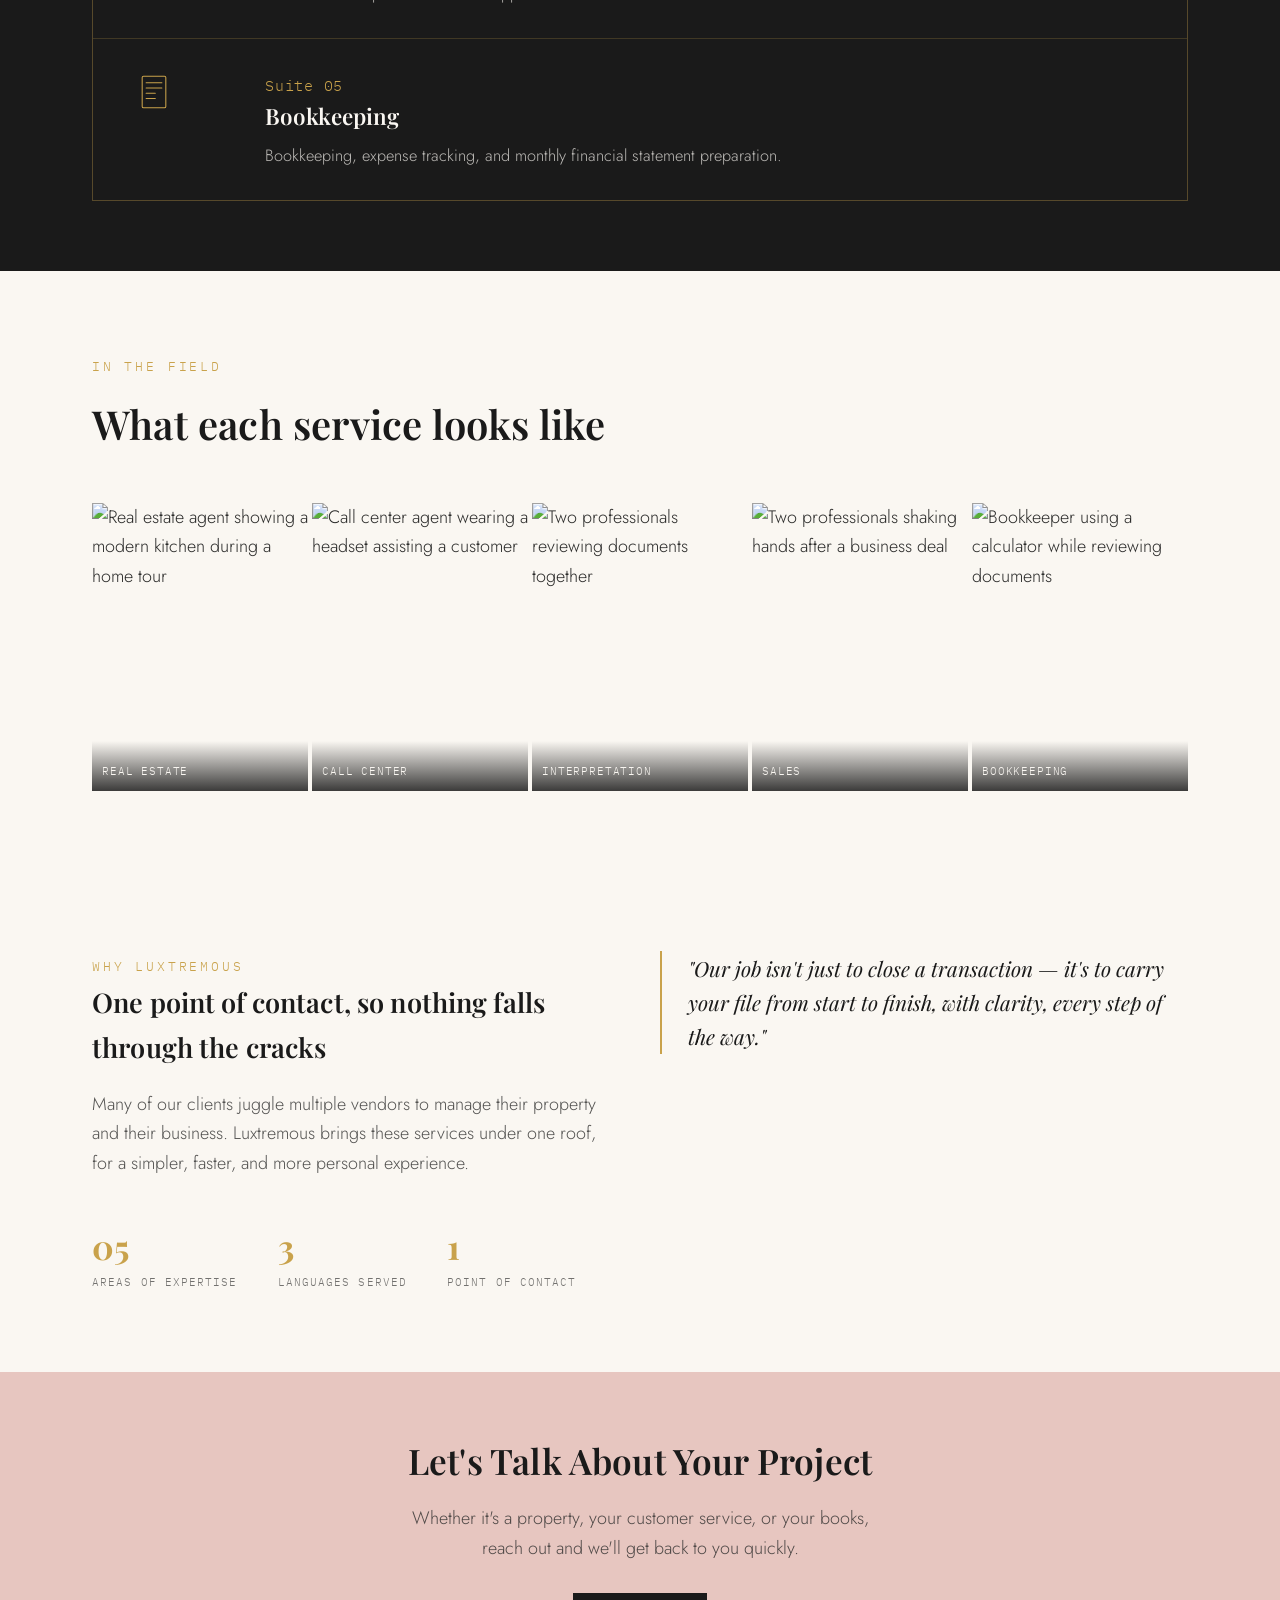
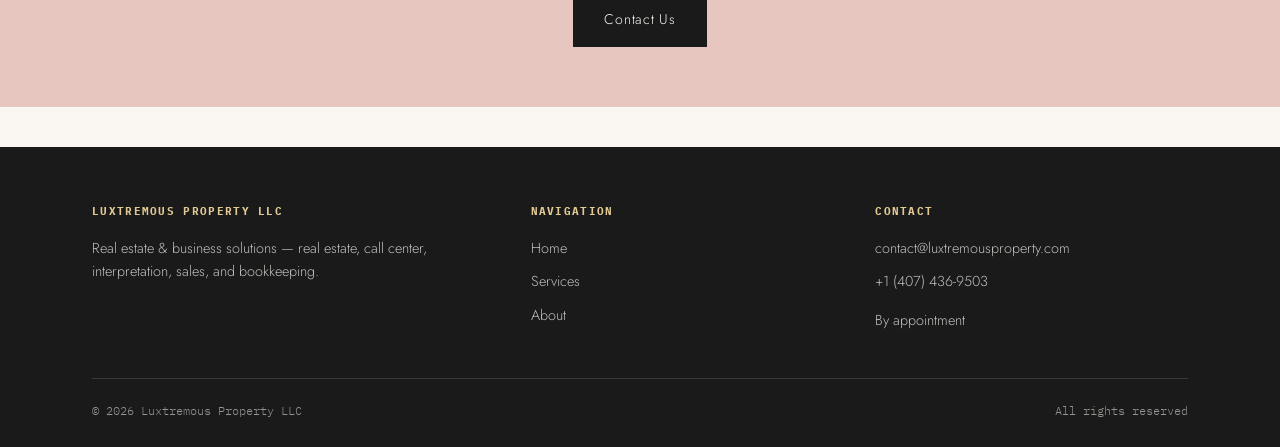
==== commit 942fe330: "Add files via upload" ====
--- a/index.html
+++ b/index.html
@@ -20,10 +20,9 @@
     <nav class="nav-links">
       <a href="index.html" class="active">Home</a>
       <a href="services.html">Services</a>
+      <a href="profile.html">Profile</a>
       <a href="careers.html">Careers</a>
       <a href="about.html">About</a>
-      <a href="stories.html">Stories</a>
-      <a href="login.html" class="nav-login"><svg class="nav-login-icon" viewBox="0 0 64 64" xmlns="http://www.w3.org/2000/svg"><circle cx="32" cy="22" r="12"/><path d="M10 56c3-14 14-22 22-22s19 8 22 22"/></svg><span>Login</span></a>
       <a href="contact.html" class="nav-cta">Get in Touch</a>
     </nav>
     <button class="burger">MENU</button>
@@ -31,10 +30,9 @@
   <div class="mobile-menu">
     <a href="index.html">Home</a>
     <a href="services.html">Services</a>
+    <a href="profile.html">Profile</a>
     <a href="careers.html">Careers</a>
     <a href="about.html">About</a>
-    <a href="stories.html">Stories</a>
-    <a href="login.html" class="nav-login">Login</a>
   </div>
 </header>
 
@@ -156,7 +154,6 @@
         <a href="index.html">Home</a>
         <a href="services.html">Services</a>
         <a href="about.html">About</a>
-        <a href="stories.html">Stories</a>
       </div>
       <div>
         <h4>Contact</h4>
--- a/style.css
+++ b/style.css
@@ -89,15 +89,15 @@
 }
 
 .brand-logo {
-  width: 40px;
-  height: 40px;
+  width: 52px;
+  height: 52px;
   flex-shrink: 0;
 }
 
 .brand-mark {
   font-family: var(--serif);
   font-weight: 700;
-  font-size: 1.5rem;
+  font-size: 1.9rem;
   letter-spacing: 0.03em;
   color: var(--ink);
 }
@@ -176,11 +176,11 @@
 
 .brand-sub {
   font-family: var(--mono);
-  font-size: 0.62rem;
+  font-size: 0.78rem;
   letter-spacing: 0.16em;
   text-transform: uppercase;
   color: var(--charcoal);
-  opacity: 0.6;
+  opacity: 0.65;
   display: none;
 }
 
@@ -246,26 +246,6 @@
   .burger { display: none; }
 }
 
-.nav-login {
-  display: flex;
-  align-items: center;
-  gap: 7px;
-  font-family: var(--mono);
-  font-size: 0.78rem;
-  letter-spacing: 0.06em;
-}
-
-.nav-login-icon {
-  width: 17px;
-  height: 17px;
-  stroke: currentColor;
-  fill: none;
-  stroke-width: 4;
-  stroke-linecap: round;
-  stroke-linejoin: round;
-  flex-shrink: 0;
-}
-
 .mobile-menu {
   display: none;
   flex-direction: column;
@@ -368,9 +348,6 @@
 
 .hero-photo img {
   width: 100%;
-  aspect-ratio: 4 / 5;
-  object-fit: cover;
-  object-position: center 15%;
   border-radius: 2px;
   box-shadow: 0 30px 60px -20px rgba(26,26,26,0.35);
 }
@@ -382,10 +359,14 @@
   background: var(--ink);
   color: var(--gold-light);
   font-family: var(--mono);
-  font-size: 0.68rem;
-  letter-spacing: 0.14em;
-  padding: 12px 20px;
-  max-width: 220px;
+  font-size: 0.62rem;
+  line-height: 1.6;
+  letter-spacing: 0.06em;
+  padding: 14px 18px;
+  max-width: 260px;
+  box-sizing: border-box;
+  word-break: break-word;
+  overflow-wrap: break-word;
   border: 1px solid var(--gold);
 }
 
@@ -838,379 +819,3 @@
   margin: 24px auto 0;
   text-align: center;
 }
-
-/* ============================================================
-   CANDIDATE PORTAL — Login & Profile Dashboard
-   ============================================================ */
-
-/* ---------- Social row ---------- */
-.social-row {
-  display: flex;
-  gap: 14px;
-  margin-top: 22px;
-}
-
-.social-row a {
-  width: 38px;
-  height: 38px;
-  border: 1px solid var(--line);
-  display: flex;
-  align-items: center;
-  justify-content: center;
-  transition: background 0.2s, border-color 0.2s;
-}
-
-.social-row a:hover { background: var(--ink); border-color: var(--ink); }
-.social-row a:hover svg { stroke: var(--gold-light); }
-
-.social-row svg {
-  width: 18px;
-  height: 18px;
-  stroke: var(--ink);
-  fill: none;
-  stroke-width: 1.7;
-  stroke-linecap: round;
-  stroke-linejoin: round;
-  transition: stroke 0.2s;
-}
-
-.social-row.on-dark a { border-color: rgba(250,247,242,0.25); }
-.social-row.on-dark svg { stroke: var(--ivory); }
-.social-row.on-dark a:hover { background: var(--gold); border-color: var(--gold); }
-.social-row.on-dark a:hover svg { stroke: var(--ink); }
-
-/* ---------- Auth tabs (Sign in / Create account) ---------- */
-.auth-tabs {
-  display: flex;
-  gap: 0;
-  margin-bottom: 26px;
-  border-bottom: 1px solid var(--line);
-}
-
-.auth-tab {
-  flex: 1;
-  text-align: center;
-  padding: 14px 10px;
-  font-family: var(--mono);
-  font-size: 0.75rem;
-  letter-spacing: 0.08em;
-  text-transform: uppercase;
-  cursor: pointer;
-  opacity: 0.55;
-  border-bottom: 2px solid transparent;
-  margin-bottom: -1px;
-  background: none;
-  border-left: none; border-right: none; border-top: none;
-  color: var(--ink);
-  font-weight: 500;
-}
-
-.auth-tab.active {
-  opacity: 1;
-  border-bottom-color: var(--gold);
-  color: var(--ink);
-}
-
-.auth-panel { display: none; }
-.auth-panel.active { display: block; }
-
-.auth-note {
-  font-size: 0.82rem;
-  opacity: 0.62;
-  margin-top: 16px;
-  line-height: 1.5;
-}
-
-.field-row {
-  display: grid;
-  gap: 18px;
-}
-
-@media (min-width: 620px) {
-  .field-row.cols-2 { grid-template-columns: 1fr 1fr; }
-  .field-row.cols-3 { grid-template-columns: 1fr 1fr 1fr; }
-}
-
-.pw-wrap { position: relative; }
-.pw-wrap input { padding-right: 68px; }
-.pw-toggle {
-  position: absolute;
-  right: 10px; top: 50%;
-  transform: translateY(-50%);
-  background: none; border: none;
-  font-family: var(--mono);
-  font-size: 0.68rem;
-  letter-spacing: 0.06em;
-  text-transform: uppercase;
-  color: var(--gold);
-  cursor: pointer;
-  padding: 4px;
-}
-
-.form-msg {
-  font-size: 0.85rem;
-  padding: 12px 14px;
-  border: 1px solid var(--line);
-  margin-bottom: 18px;
-  display: none;
-}
-.form-msg.show { display: block; }
-.form-msg.success { border-color: var(--gold); background: rgba(201,162,75,0.08); }
-
-/* ---------- Job-alert style promo card ---------- */
-.alert-card {
-  background: var(--ink);
-  color: var(--ivory);
-  padding: 30px 28px;
-  display: flex;
-  align-items: center;
-  gap: 20px;
-  flex-wrap: wrap;
-  justify-content: space-between;
-  margin-top: 30px;
-}
-
-.alert-card h3 { color: var(--ivory); margin: 0 0 6px; font-size: 1.2rem; }
-.alert-card p { margin: 0; opacity: 0.72; font-size: 0.92rem; max-width: 34ch; }
-
-/* ---------- Dashboard section blocks ---------- */
-.dash-section {
-  border: 1px solid var(--line);
-  margin-bottom: 20px;
-  background: var(--ivory);
-}
-
-.dash-head {
-  background: var(--ink);
-  color: var(--ivory);
-  padding: 16px 24px;
-  display: flex;
-  align-items: center;
-  justify-content: space-between;
-  cursor: pointer;
-  user-select: none;
-}
-
-.dash-head h3 {
-  color: var(--ivory);
-  font-family: var(--mono);
-  font-size: 0.78rem;
-  letter-spacing: 0.12em;
-  text-transform: uppercase;
-  font-weight: 500;
-  margin: 0;
-}
-
-.dash-head .chevron {
-  width: 12px; height: 12px;
-  border-right: 1.5px solid var(--gold-light);
-  border-bottom: 1.5px solid var(--gold-light);
-  transform: rotate(45deg);
-  transition: transform 0.25s;
-  flex-shrink: 0;
-}
-
-.dash-section.collapsed .chevron { transform: rotate(-45deg); }
-.dash-section.collapsed .dash-body { display: none; }
-
-.dash-body { padding: 28px 24px; }
-
-.dash-hint {
-  font-size: 0.85rem;
-  opacity: 0.6;
-  margin: 0 0 20px;
-}
-
-/* ---------- Document upload tiles ---------- */
-.doc-grid {
-  display: grid;
-  gap: 20px;
-  grid-template-columns: repeat(auto-fill, minmax(160px, 1fr));
-}
-
-.doc-tile {
-  border: 1px dashed var(--line);
-  padding: 22px 14px;
-  text-align: center;
-  position: relative;
-  background: var(--ivory-dim);
-}
-
-.doc-tile .doc-icon {
-  width: 34px; height: 34px;
-  margin: 0 auto 12px;
-  stroke: var(--gold);
-  fill: none;
-  stroke-width: 1.5;
-}
-
-.doc-tile .doc-label {
-  font-family: var(--mono);
-  font-size: 0.7rem;
-  letter-spacing: 0.06em;
-  text-transform: uppercase;
-  opacity: 0.65;
-  margin-bottom: 6px;
-}
-
-.doc-tile .doc-filename {
-  font-size: 0.82rem;
-  color: var(--ink);
-  word-break: break-word;
-  min-height: 1.2em;
-}
-
-.doc-tile input[type="file"] {
-  position: absolute;
-  inset: 0;
-  opacity: 0;
-  cursor: pointer;
-}
-
-.doc-tile.has-file { border-style: solid; border-color: var(--gold); }
-
-/* ---------- Applied job cards ---------- */
-.applied-grid {
-  display: grid;
-  gap: 14px;
-  grid-template-columns: repeat(auto-fill, minmax(230px, 1fr));
-}
-
-.applied-card {
-  border: 1px solid var(--line);
-  padding: 16px 18px;
-  font-size: 0.88rem;
-}
-
-.applied-card h4 {
-  font-family: var(--serif);
-  font-size: 1rem;
-  margin: 0 0 8px;
-  color: var(--ink);
-}
-
-.applied-card .meta-line {
-  display: flex;
-  align-items: center;
-  gap: 6px;
-  opacity: 0.65;
-  font-size: 0.8rem;
-  margin-bottom: 4px;
-}
-
-.applied-card .status {
-  display: inline-block;
-  margin-top: 10px;
-  font-family: var(--mono);
-  font-size: 0.65rem;
-  letter-spacing: 0.08em;
-  text-transform: uppercase;
-  padding: 4px 10px;
-  background: var(--ivory-dim);
-  border: 1px solid var(--line);
-  color: var(--ink);
-}
-
-.empty-state {
-  padding: 28px;
-  text-align: center;
-  border: 1px dashed var(--line);
-  opacity: 0.6;
-  font-size: 0.9rem;
-}
-
-/* ---------- Repeatable entry rows (employment / education) ---------- */
-.entry-row {
-  border: 1px solid var(--line);
-  padding: 22px;
-  margin-bottom: 16px;
-  position: relative;
-  background: var(--ivory-dim);
-}
-
-.entry-remove {
-  position: absolute;
-  top: 14px;
-  right: 16px;
-  background: none;
-  border: none;
-  font-family: var(--mono);
-  font-size: 0.68rem;
-  letter-spacing: 0.06em;
-  text-transform: uppercase;
-  color: var(--gold);
-  cursor: pointer;
-}
-
-.btn-add {
-  display: inline-flex;
-  align-items: center;
-  gap: 8px;
-  background: none;
-  border: 1px solid var(--ink);
-  color: var(--ink);
-  padding: 10px 20px;
-  font-family: var(--mono);
-  font-size: 0.75rem;
-  letter-spacing: 0.06em;
-  text-transform: uppercase;
-  cursor: pointer;
-  transition: background 0.2s, color 0.2s;
-}
-
-.btn-add:hover { background: var(--ink); color: var(--ivory); }
-
-/* ---------- Profile hero (dashboard header) ---------- */
-.profile-hero {
-  display: flex;
-  align-items: center;
-  gap: 24px;
-  flex-wrap: wrap;
-  padding: 40px 0 8px;
-}
-
-.avatar-circle {
-  width: 84px;
-  height: 84px;
-  border-radius: 50%;
-  background: var(--ink);
-  color: var(--gold-light);
-  display: flex;
-  align-items: center;
-  justify-content: center;
-  font-family: var(--serif);
-  font-size: 1.8rem;
-  border: 2px solid var(--gold);
-  flex-shrink: 0;
-  overflow: hidden;
-}
-
-.avatar-circle img { width: 100%; height: 100%; object-fit: cover; }
-
-.dash-toolbar {
-  display: flex;
-  justify-content: flex-end;
-  gap: 14px;
-  padding: 18px 0 0;
-}
-
-.checkbox-row {
-  display: flex;
-  align-items: flex-start;
-  gap: 10px;
-  font-size: 0.92rem;
-}
-
-.checkbox-row input { margin-top: 4px; }
-
-.save-bar {
-  position: sticky;
-  bottom: 0;
-  background: var(--ivory);
-  border-top: 1px solid var(--line);
-  padding: 16px 0;
-  display: flex;
-  justify-content: flex-end;
-  gap: 14px;
-  z-index: 10;
-}
